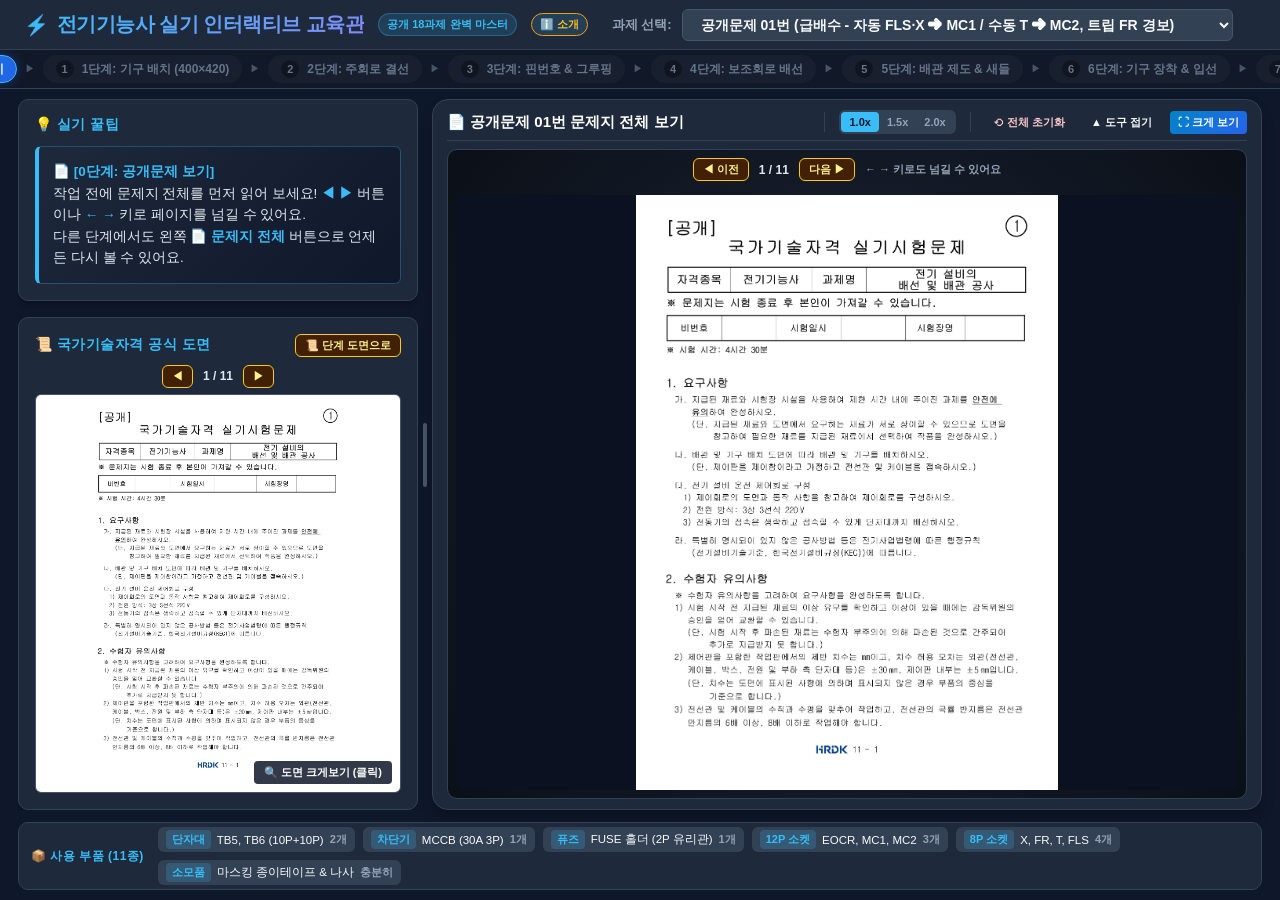
==== index.html @ 6ed1ac24 "전기기능사 실기 공개문제 18종 인터랙티브 교육 시스템 첫 배포 - 0~7단계: 문제지 보기, 기구 배치, 주회로, 핀번호·그루핑, 보조회로,   배관 제도·설치, 입선·결선, 동" ====
<!DOCTYPE html>
<html lang="ko">
<head>
  <meta charset="UTF-8">
  <meta name="viewport" content="width=device-width, initial-scale=1.0">
  <title>전기기능사 실기 인터랙티브 교육관 - 01번 공개문제</title>
  <link rel="stylesheet" href="css/style.css">
  <link rel="stylesheet" href="css/board.css">
</head>
<body>
  <!-- 상단 네비게이션 헤더 -->
  <header class="app-header">
    <div class="brand-section">
      <div class="brand-logo">
        <span>⚡</span> 전기기능사 실기 인터랙티브 교육관
      </div>
      <span class="brand-tag">공개 18과제 완벽 마스터</span>
      <a href="intro.html" class="brand-tag" style="text-decoration: none; border-color: #f59e0b; color: #fbbf24;" title="이 프로그램 소개">ℹ️ 소개</a>

      <!-- 문제 선택 드롭다운 -->
      <div class="problem-selector-wrapper">
        <label for="problem-select" class="select-label">과제 선택:</label>
        <select id="problem-select" class="problem-select">
          <option value="1" selected>공개문제 01번 (급배수 - 자동 FLS·X ➜ MC1 / 수동 T ➜ MC2, 트립 FR 경보)</option>
          <option value="2">공개문제 02번 (급배수 교대 - FLS·X·T ➜ FR ➜ MC1 ⇄ MC2)</option>
          <option value="3">공개문제 03번 (급수 교대 - FLS 또는 T ➜ X ➜ FR ➜ MC1 ⇄ MC2)</option>
          <option value="4">공개문제 04번 (급수 교대 - FLS·PB1 ➜ FR ➜ MC1 ⇄ MC2, T로 MC2 소자)</option>
          <option value="5">공개문제 05번 (교대 ➜ 동시 - FR 교대, t초 후 MC1·MC2 동시)</option>
          <option value="6">공개문제 06번 (동시 ➜ 교대 - 자동 MC1·MC2 동시 / 수동 t초 후 FR 교대)</option>
          <option value="7">공개문제 07번 (순차 - ① M1 ➜ ② M2 ➜ ③ 정지 반복)</option>
          <option value="8">공개문제 08번 (동시 운전 - 자동 MC1·MC2 동시·YL 점멸 / 수동 t초 후 정지)</option>
          <option value="9">공개문제 09번 (급수 - 자동 FLS ➜ MC1 / 수동 PB1 ➜ MC1, t초 후 MC2)</option>
          <option value="10">공개문제 10번 (순차/인터록 - T1, T2, X1, X2)</option>
          <option value="11">공개문제 11번 (인터록 - PB1·T1 / PB2·T2, LS1·LS2)</option>
          <option value="12">공개문제 12번 (순차 - X1·T1·MC1 ➜ X2·MC2, LS2·T2)</option>
          <option value="13">공개문제 13번 (순차 - PB1·LS1 ➜ X1·T1, LS2 ➜ MC1 / T1 ➜ X2·MC2·T2)</option>
          <option value="14">공개문제 14번 (조건 운전 - LS1·LS2 ➜ PB1 MC1 / PB2 MC2, 한시 정지)</option>
          <option value="15">공개문제 15번 (조건 운전 - LS 하나 ➜ PB1 MC1 / LS 모두 ➜ PB2 MC2)</option>
          <option value="16">공개문제 16번 (타이머 - LS1·T1 ➜ MC1 / LS2·T2 ➜ MC2·WL)</option>
          <option value="17">공개문제 17번 (배타 운전 - LS 하나만 ➜ PB1 MC1 / T1 후 PB2 MC2·WL)</option>
          <option value="18">공개문제 18번 (선택 운전 - LS1만 ➜ PB1 MC1 / LS2만 ➜ PB2 MC2, t초 후 WL)</option>
        </select>
      </div>
    </div>

  </header>

  <!-- 7단계 파이프라인 진행 상태 바 -->
  <nav class="pipeline-bar">
    <div class="stage-step stage-step-doc" data-stage="0" id="step-btn-0">
      <span class="step-num">0</span>
      <span>📄 공개문제 보기</span>
    </div>
    <span class="step-arrow">▶</span>
    <div class="stage-step active" data-stage="1" id="step-btn-1">
      <span class="step-num">1</span>
      <span>1단계: 기구 배치 (400×420)</span>
    </div>
    <span class="step-arrow">▶</span>
    <div class="stage-step" data-stage="2" id="step-btn-2">
      <span class="step-num">2</span>
      <span>2단계: 주회로 결선</span>
    </div>
    <span class="step-arrow">▶</span>
    <div class="stage-step" data-stage="3" id="step-btn-3">
      <span class="step-num">3</span>
      <span>3단계: 핀번호 & 그루핑</span>
    </div>
    <span class="step-arrow">▶</span>
    <div class="stage-step" data-stage="4" id="step-btn-4">
      <span class="step-num">4</span>
      <span>4단계: 보조회로 배선</span>
    </div>
    <span class="step-arrow">▶</span>
    <div class="stage-step" data-stage="5" id="step-btn-5">
      <span class="step-num">5</span>
      <span>5단계: 배관 제도 & 새들</span>
    </div>
    <span class="step-arrow">▶</span>
    <div class="stage-step" data-stage="6" id="step-btn-6">
      <span class="step-num">6</span>
      <span>6단계: 기구 장착 & 입선</span>
    </div>
    <span class="step-arrow">▶</span>
    <div class="stage-step" data-stage="7" id="step-btn-7">
      <span class="step-num">7</span>
      <span>7단계: 동작 테스트</span>
    </div>
  </nav>

  <!-- 메인 작업 대시보드 레이아웃 -->
  <main class="main-layout">
    <!-- 좌측 사이드바: 도면 뷰어 & 12세 설명서 -->
    <aside class="sidebar-panel">
      <!-- 실기 꿀팁 (단계 안내) -->
      <section class="panel-card">
        <h3 class="card-title">💡 실기 꿀팁</h3>
        <div id="step-guide-box" class="guide-box">
          🪵 <b>초기 상태</b>: 가로 400mm × 세로 420mm 깨끗한 미송 제어판입니다. 아래 <b>'1. 치수선 긋기'</b> 버튼을 눌러 작업을 시작해 보세요!
        </div>
      </section>

      <!-- 공식 출제 도면 (왼쪽 영역 높이를 꽉 채움, 분할선으로 폭 조절) -->
      <section class="panel-card blueprint-card">
        <div class="card-title-row">
          <h3 class="card-title">📜 국가기술자격 공식 도면</h3>
          <button id="btn-doc-toggle" class="doc-toggle" title="공개문제 문제지 전체를 페이지 넘겨 보기">📄 문제지 전체</button>
        </div>
        <div class="doc-nav" id="doc-nav-side">
          <button class="doc-prev" title="이전 페이지">◀</button>
          <span class="doc-page-label">1 / 11</span>
          <button class="doc-next" title="다음 페이지">▶</button>
        </div>
        <div class="blueprint-thumbnail-wrapper" id="blueprint-btn" title="클릭하면 원본 도면이 크게 열립니다!">
          <img src="assets/images/board_layout.png" alt="제어판 내부 기구 배치도" class="blueprint-thumbnail" id="blueprint-img">
          <div class="blueprint-badge">🔍 도면 크게보기 (클릭)</div>
        </div>
      </section>

    </aside>

    <!-- 공식 도면 ↔ 작업 화면 크기 조절 손잡이 (좌우로 끌기, 더블클릭 = 기본 크기) -->
    <div class="layout-splitter" id="layout-splitter" title="좌우로 끌어 공식 도면/작업 화면 크기 조절 (더블클릭: 기본 크기)"><span></span></div>

    <!-- 우측 메인 작업 영역: 400x420 실물 제어판 시뮬레이터 -->
    <section class="workbench-area">
      <!-- 작업대 헤더 -->
      <div class="workbench-header">
        <div class="workbench-title-group">
          <h2>🪵 제어판 기구 배치 시뮬레이터 (400mm × 420mm)</h2>
          <p>치수선 제도 → 기구 부착(홈 방향 확인) → 마스킹 테이프 이름표 → 배관도 단자대 마킹</p>
        </div>

        <!-- 뷰 컨트롤: 배속 조절 및 줌(확대/축소) 컨트롤 -->
        <div class="view-controls">
          <!-- 돋보기 확대/축소 컨트롤 -->
          <div class="zoom-controls">
            <button id="btn-zoom-in" class="zoom-btn" title="기판 확대 (마우스 휠 업)">🔍+</button>
            <span id="zoom-level-label" class="zoom-label">100%</span>
            <button id="btn-zoom-out" class="zoom-btn" title="기판 축소 (마우스 휠 다운)">🔍-</button>
            <button id="btn-zoom-reset" class="zoom-btn" title="원래 크기로 리셋">100%</button>
            <button id="btn-focus-tb5" class="zoom-btn focus-btn" title="상단 단자대(TB5) 확대보기">상단TB5 🔍</button>
            <button id="btn-focus-tb6" class="zoom-btn focus-btn" title="하단 단자대(TB6) 확대보기">하단TB6 🔍</button>
          </div>

          <div style="width: 1px; height: 20px; background: var(--border-color); margin: 0 4px;"></div>

          <!-- 배속 조절 -->
          <div class="speed-btn-group">
            <button class="speed-btn active" data-speed="1.0">1.0x</button>
            <button class="speed-btn" data-speed="1.5">1.5x</button>
            <button class="speed-btn" data-speed="2.0">2.0x</button>
          </div>

          <div style="width: 1px; height: 20px; background: var(--border-color); margin: 0 4px;"></div>

          <button id="btn-reset-all" class="zoom-btn layout-btn reset-all-btn" title="모든 단계의 작업을 처음 상태로 되돌립니다">⟲ 전체 초기화</button>

          <!-- 화면 공간 확보: 단계 버튼 접기 · 크게 보기(집중 모드) -->
          <button id="btn-toggle-toolbar" class="zoom-btn layout-btn" title="단계 버튼 영역 접기/펼치기">▲ 도구 접기</button>
          <button id="btn-focus-mode" class="zoom-btn layout-btn focus-mode-btn" title="상단 메뉴·사이드바를 숨기고 작업 화면을 크게 보기 (단축키 F, 나가기 Esc)">⛶ 크게 보기</button>
        </div>
      </div>

      <!-- 크게 보기 모드 전용: 꿀팁 안내 미니 창 (사이드바 내용 자동 복사) -->
      <div id="focus-guide" class="focus-guide">
        <button id="focus-guide-toggle" class="focus-guide-toggle" title="안내 창 접기/펼치기">💡 안내 ▾</button>
        <div id="focus-guide-box" class="focus-guide-box"></div>
      </div>

      <!-- 1단계 인터랙션 툴바 -->
      <div class="action-toolbar" id="stage1-toolbar">
        <button id="btn-play-all" class="btn btn-primary">
          <span>▶</span> 전체 자동 시연
        </button>
        <button id="btn-draw-lines" class="btn btn-secondary">
          <span>📐</span> 1. 치수선 긋기
        </button>
        <button id="btn-mount-comps" class="btn btn-secondary">
          <span>🔩</span> 2. 기구 부착
        </button>
        <button id="btn-masking-tape" class="btn btn-secondary">
          <span>🏷️</span> 3. 기구 이름표
        </button>
        <button id="btn-terminal-marks" class="btn btn-accent">
          <span>✍️</span> 4. 단자대 핀 마킹 (배관도 연동)
        </button>
        <button id="btn-reset" class="btn btn-danger">
          <span>↺</span> 기판 초기화
        </button>
        <button id="btn-goto-stage2" class="btn btn-primary" style="background: linear-gradient(135deg, #0284c7, #2563eb); margin-left: auto;">
          <span>⚡</span> 2단계 주회로 결선 진행 ▶
        </button>
      </div>

      <!-- 2단계 주회로 결선 인터랙션 툴바 -->
      <div class="action-toolbar" id="stage2-toolbar" style="display: none; flex-wrap: wrap; gap: 8px;">
        <button id="btn-stage2-play-all" class="btn btn-primary">
          <span>▶</span> 주회로 전체 결선 시연
        </button>
        <button id="btn-stage2-step1" class="btn btn-success" style="background: #15803d; color: #fff; border-color: #eab308;">
          <span>1.</span> ⚡ PE 접지선 결선 (최우선)
        </button>
        <button id="btn-stage2-step2" class="btn btn-secondary">
          <span>2.</span> TB1 ➜ MCCB 1차
        </button>
        <button id="btn-stage2-step3" class="btn btn-secondary">
          <span>3.</span> MCCB ➜ EOCR
        </button>
        <button id="btn-stage2-step4" class="btn btn-accent">
          <span>4.</span> 퓨즈 1차 분기 (EOCR 우측)
        </button>
        <button id="btn-stage2-step5" class="btn btn-secondary">
          <span>5.</span> EOCR ➜ MC1, MC2
        </button>
        <button id="btn-stage2-step6" class="btn btn-secondary">
          <span>6.</span> MC ➜ TB2, TB3 모터
        </button>
        
        <!-- 상별 필터 버튼 그룹 -->
        <div class="phase-filter-group" style="display: inline-flex; gap: 4px; background: rgba(15,23,42,0.6); padding: 3px; border-radius: 6px; border: 1px solid rgba(255,255,255,0.1);">
          <span style="font-size: 11px; color: #94a3b8; align-self: center; padding: 0 4px; font-weight: bold;">상별 필터:</span>
          <button class="filter-btn active" data-phase="ALL">전체</button>
          <button class="filter-btn phase-pe" data-phase="PE" style="color: #22c55e; font-weight: bold;">PE(녹황)</button>
          <button class="filter-btn phase-l1" data-phase="L1" style="color: #d97706;">L1(갈)</button>
          <button class="filter-btn phase-l2" data-phase="L2" style="color: #cbd5e1;">L2(흑)</button>
          <button class="filter-btn phase-l3" data-phase="L3" style="color: #94a3b8;">L3(회)</button>
        </div>

        <button id="btn-stage2-clear" class="btn btn-danger">
          <span>↺</span> 배선 초기화
        </button>
        <button id="btn-goto-stage1" class="btn btn-secondary">
          <span>◀</span> 1단계 기구배치로
        </button>
        <button id="btn-goto-stage3" class="btn btn-primary" style="background: linear-gradient(135deg, #0284c7, #2563eb); margin-left: auto;">
          <span>📜</span> 3단계 핀번호 & 그루핑 진행 ▶
        </button>
      </div>

      <!-- 3단계 핀번호 & 그루핑 인터랙션 툴바 -->
      <div class="action-toolbar" id="stage3-toolbar" style="display: none; flex-wrap: wrap; gap: 8px;">
        <button id="btn-stage3-play-all" class="btn btn-primary">
          <span>▶</span> 전체 핀번호 & 그루핑 시연
        </button>
        <button id="btn-stage3-write-pins" class="btn btn-accent">
          <span>✍️</span> 핀번호 전체 쓰기
        </button>
        <button id="btn-stage3-ref-internal" class="btn btn-secondary">
          <span>📖</span> 기구 내부결선도 보기
        </button>
        <button id="btn-goto-stage2-back" class="btn btn-secondary">
          <span>◀</span> 2단계 주회로로
        </button>
        <button id="btn-goto-stage4" class="btn btn-primary" style="background: linear-gradient(135deg, #f59e0b, #d97706); margin-left: auto;">
          <span>⚡</span> 4단계 보조회로 배선 진행 ▶
        </button>
      </div>

      <!-- 4단계 보조회로 배선 인터랙션 툴바 -->
      <div class="action-toolbar" id="stage4-toolbar" style="display: none; flex-wrap: wrap; gap: 8px;">
        <button id="btn-stage4-play-all" class="btn btn-primary" style="background: linear-gradient(135deg, #f59e0b, #d97706); border: none;">
          <span>▶</span> 보조회로 전체 자동 배선
        </button>
        <button id="btn-stage4-fls" class="btn btn-accent" style="background: linear-gradient(135deg, #0284c7, #2563eb); border: 1px solid #60a5fa;">
          <span>⚡</span> [최우선] FLS 7·8·1
        </button>
        
        <!-- 15대 그루핑 칩 선택 바 -->
        <div class="aux-group-chips" style="display: inline-flex; flex-wrap: wrap; gap: 4px; background: rgba(15,23,42,0.7); padding: 3px 6px; border-radius: 6px; border: 1px solid rgba(255,255,255,0.1); align-items: center;">
          <span style="font-size: 11px; color: #fbbf24; font-weight: bold; padding: 0 4px;">전위 루프:</span>
          <button class="stage4-group-chip" data-group="1" style="background: #1e293b; border: 1px solid #64748b; color: #f8fafc; font-size: 11px; font-weight: 800; padding: 2px 7px; border-radius: 12px; cursor: pointer;">①</button>
          <button class="stage4-group-chip" data-group="2" style="background: #1e293b; border: 1px solid #64748b; color: #f8fafc; font-size: 11px; font-weight: 800; padding: 2px 7px; border-radius: 12px; cursor: pointer;">②</button>
          <button class="stage4-group-chip" data-group="3" style="background: #1e293b; border: 1px solid #64748b; color: #f8fafc; font-size: 11px; font-weight: 800; padding: 2px 7px; border-radius: 12px; cursor: pointer;">③</button>
          <button class="stage4-group-chip" data-group="4" style="background: #1e293b; border: 1px solid #64748b; color: #f8fafc; font-size: 11px; font-weight: 800; padding: 2px 7px; border-radius: 12px; cursor: pointer;">④</button>
          <button class="stage4-group-chip" data-group="5" style="background: #1e293b; border: 1px solid #64748b; color: #f8fafc; font-size: 11px; font-weight: 800; padding: 2px 7px; border-radius: 12px; cursor: pointer;">⑤</button>
          <button class="stage4-group-chip" data-group="6" style="background: #1e293b; border: 1px solid #64748b; color: #f8fafc; font-size: 11px; font-weight: 800; padding: 2px 7px; border-radius: 12px; cursor: pointer;">⑥</button>
          <button class="stage4-group-chip" data-group="7" style="background: #1e293b; border: 1px solid #64748b; color: #f8fafc; font-size: 11px; font-weight: 800; padding: 2px 7px; border-radius: 12px; cursor: pointer;">⑦</button>
          <button class="stage4-group-chip" data-group="8" style="background: #1e293b; border: 1px solid #64748b; color: #f8fafc; font-size: 11px; font-weight: 800; padding: 2px 7px; border-radius: 12px; cursor: pointer;">⑧</button>
          <button class="stage4-group-chip" data-group="9" style="background: #1e293b; border: 1px solid #64748b; color: #f8fafc; font-size: 11px; font-weight: 800; padding: 2px 7px; border-radius: 12px; cursor: pointer;">⑨</button>
          <button class="stage4-group-chip" data-group="10" style="background: #1e293b; border: 1px solid #64748b; color: #f8fafc; font-size: 11px; font-weight: 800; padding: 2px 7px; border-radius: 12px; cursor: pointer;">⑩</button>
          <button class="stage4-group-chip" data-group="11" style="background: #1e293b; border: 1px solid #64748b; color: #f8fafc; font-size: 11px; font-weight: 800; padding: 2px 7px; border-radius: 12px; cursor: pointer;">⑪</button>
          <button class="stage4-group-chip" data-group="12" style="background: #1e293b; border: 1px solid #64748b; color: #f8fafc; font-size: 11px; font-weight: 800; padding: 2px 7px; border-radius: 12px; cursor: pointer;">⑫</button>
          <button class="stage4-group-chip" data-group="13" style="background: #1e293b; border: 1px solid #64748b; color: #f8fafc; font-size: 11px; font-weight: 800; padding: 2px 7px; border-radius: 12px; cursor: pointer;">⑬</button>
          <button class="stage4-group-chip" data-group="14" style="background: #1e293b; border: 1px solid #64748b; color: #f8fafc; font-size: 11px; font-weight: 800; padding: 2px 7px; border-radius: 12px; cursor: pointer;">⑭</button>
          <button class="stage4-group-chip" data-group="15" style="background: #1e293b; border: 1px solid #64748b; color: #f8fafc; font-size: 11px; font-weight: 800; padding: 2px 7px; border-radius: 12px; cursor: pointer;">⑮</button>
          <button id="btn-stage4-show-all" title="배선한 보조회로 전체 보기" style="background: linear-gradient(135deg, #0284c7, #2563eb); border: 1px solid #38bdf8; color: #ffffff; font-size: 11px; font-weight: 800; padding: 2px 9px; border-radius: 12px; cursor: pointer;">전체</button>
        </div>

        <button id="btn-stage4-tester" class="btn btn-success" style="background: linear-gradient(135deg, #16a34a, #15803d); border: 1px solid #4ade80;">
          <span>🔔</span> 벨 테스터 (도통 시험)
        </button>
        <button id="btn-stage4-toggle-main" class="btn btn-secondary" style="border: 1px solid #475569; background: #1e293b; color: #f8fafc;" title="주회로 결선 숨기기/보기 (보조회로 관찰 집중)">
          <span id="icon-toggle-main">👁️</span> <span id="label-toggle-main">주회로 숨김</span>
        </button>
        <button id="btn-stage4-toggle-dir" class="btn btn-secondary active" style="border: 1px solid #eab308; background: #451a03; color: #fef08a;" title="전선 진행 방향 화살표 및 단자 순번 뱃지 표시">
          <span>🧭</span> 방향·순번 ON
        </button>
        <button id="btn-stage4-clear" class="btn btn-danger">
          <span>↺</span> 배선 초기화
        </button>
        <button id="btn-goto-stage3-back" class="btn btn-secondary">
          <span>◀</span> 3단계 핀번호로
        </button>
        <button id="btn-goto-stage5" class="btn btn-primary" style="background: linear-gradient(135deg, #8b5cf6, #6d28d9); margin-left: auto;">
          <span>📐</span> 5단계 배관 & 새들 진행 ▶
        </button>
      </div>

      <!-- 5단계 배관 제도 & 새들 인터랙션 툴바 -->
      <div class="action-toolbar" id="stage5-toolbar" style="display: none; flex-wrap: wrap; gap: 8px;">
        <button id="btn-stage5-play-all" class="btn btn-primary" style="background: linear-gradient(135deg, #8b5cf6, #6d28d9); border: none;">
          <span>▶</span> 5단계 전체 자동 시연
        </button>
        <button id="btn-stage5-step1" class="btn btn-secondary">
          <span>1.</span> 🔩 배전반 고정 (4×24 4개)
        </button>
        <button id="btn-stage5-step2" class="btn btn-secondary">
          <span>2.</span> 📐 수평선 & 배관선 긋기 (먹줄)
        </button>
        <button id="btn-stage5-step3" class="btn btn-accent" style="background: linear-gradient(135deg, #d97706, #b45309); border: 1px solid #f59e0b;">
          <span>3.</span> ✍️ 외부단자 & 새들 마킹 (커버 대기법)
        </button>
        <button id="btn-stage5-step4" class="btn btn-secondary">
          <span>4.</span> 📦 외부기구 고정 (단자대4·J박스1·박스4)
        </button>
        <button id="btn-stage5-step5" class="btn btn-secondary">
          <span>5.</span> 🛠️ 전체 새들 1차 고정 (바깥쪽 1개씩)
        </button>
        <button id="btn-stage5-step6" class="btn btn-secondary">
          <span>6.</span> 🔗 커넥터 접속 (PE 6 · CD 7)
        </button>
        <button id="btn-stage5-step7" class="btn btn-accent" style="background: linear-gradient(135deg, #0284c7, #0369a1); border: 1px solid #38bdf8;">
          <span>7.</span> 🚰 배관 설치 & ③ 케이블 장착
        </button>
        <button id="btn-stage5-follow" class="btn btn-secondary" title="시연 중 작업하는 부분으로 화면을 확대해 따라가기">
          <span>🎥</span> 따라가며 보기 ON
        </button>
        <button id="btn-stage5-clear" class="btn btn-danger">
          <span>↺</span> 제도 초기화
        </button>
        <button id="btn-goto-stage4-back" class="btn btn-secondary">
          <span>◀</span> 4단계 보조회로로
        </button>
        <button id="btn-goto-stage6" class="btn btn-primary" style="background: linear-gradient(135deg, #059669, #047857); margin-left: auto;">
          <span>⚡</span> 6단계 기구장착 & 입선 진행 ▶
        </button>
      </div>

      <!-- 6단계: 외부단자 가조립 · 입선 · 결선 · 박스 뚜껑 (5단계 벽면 위에서 이어서 작업) -->
      <div class="action-toolbar" id="stage6-toolbar" style="display: none; flex-wrap: wrap; gap: 8px;">
        <button id="btn-stage6-play-all" class="btn btn-primary" style="background: linear-gradient(135deg, #059669, #047857); border: none;">
          <span>▶</span> 6단계 전체 자동 시연
        </button>
        <button id="btn-stage6-step1" class="btn btn-secondary">
          <span>1.</span> 🔧 외부단자 가조립
        </button>
        <button id="btn-stage6-step2" class="btn btn-accent" style="background: linear-gradient(135deg, #ca8a04, #a16207); border: 1px solid #facc15;">
          <span>2.</span> 🧵 전선 입선 (먼 쪽부터)
        </button>
        <button id="btn-stage6-step3" class="btn btn-secondary">
          <span>3.</span> ✂️ 탈피 & 결선 (공통선 먼저)
        </button>
        <button id="btn-stage6-step4" class="btn btn-secondary">
          <span>4.</span> 📦 박스 뚜껑 결합
        </button>
        <button id="btn-stage6-follow" class="btn btn-secondary" title="시연 중 작업하는 부분으로 화면을 확대해 따라가기 (5단계와 공통 설정)">
          <span>🎥</span> 따라가며 보기 ON
        </button>
        <button id="btn-stage6-clear" class="btn btn-danger">
          <span>↺</span> 입선 초기화
        </button>
        <button id="btn-goto-stage5-back" class="btn btn-secondary">
          <span>◀</span> 5단계 배관으로
        </button>
        <button id="btn-goto-stage7" class="btn btn-primary" style="background: linear-gradient(135deg, #0284c7, #2563eb); margin-left: auto;">
          <span>⚡</span> 7단계 동작 테스트 ▶
        </button>
      </div>

      <!-- 7단계: 전원 투입 & 동작 테스트 -->
      <div class="action-toolbar" id="stage7-toolbar" style="display: none; flex-wrap: wrap; gap: 8px;">
        <button id="btn-stage7-all" class="btn btn-primary" style="background: linear-gradient(135deg, #0284c7, #2563eb); border: none;">
          <span>📋</span> 동작 사항 전체 테스트
        </button>
        <button id="btn-stage7-next" class="btn btn-accent" style="background: linear-gradient(135deg, #16a34a, #15803d); border: 1px solid #4ade80;">
          <span>▶</span> 다음 단계 테스트
        </button>
        <button id="btn-stage7-reset" class="btn btn-danger">
          <span>↺</span> 동작 초기화
        </button>
        <button id="btn-goto-stage6-back" class="btn btn-secondary">
          <span>◀</span> 6단계 입선으로
        </button>
      </div>

      <!-- 실물 기판 SVG 렌더링 뷰포트 (1단계, 2단계, 4단계용) -->
      <div id="board-stage-container" class="board-stage-container">
        <!-- SVG가 동적으로 주입됩니다 -->
      </div>

      <!-- 시퀀스 회로도 뷰포트 (3단계용) -->
      <div id="sequence-stage-container" class="board-stage-container" style="display: none; padding: 12px; background: #0f172a;">
        <!-- 시퀀스 회로도 및 그루핑 뷰가 주입됩니다 -->
      </div>

      <!-- 실기 시험장 벽면 합판 배관 제도 뷰포트 (5단계, 6단계용: 1800×1600mm) -->
      <div id="piping-stage-container" class="board-stage-container" style="display: none; padding: 10px; background: radial-gradient(circle at center, #1e293b 0%, #0b0f17 100%);">
        <!-- 벽면 작업판 및 배관 제도 SVG가 동적으로 주입됩니다 -->
      </div>

      <!-- 0단계: 공개문제 문제지 전체 보기 (페이지 넘김) -->
      <div id="doc-stage-container" class="board-stage-container" style="display: none; cursor: default; flex-direction: column; gap: 8px; padding: 8px;">
        <div class="doc-nav doc-nav-main" id="doc-nav-main">
          <button class="doc-prev">◀ 이전</button>
          <span class="doc-page-label">1 / 11</span>
          <button class="doc-next">다음 ▶</button>
          <span class="doc-hint">← → 키로도 넘길 수 있어요</span>
        </div>
        <div class="doc-page-wrap"><img id="doc-page-main" alt="공개문제 페이지"></div>
      </div>

      <!-- 7단계: 시퀀스 도면 전류 흐름 + 조작반 (동적으로 주입) -->
      <div id="operation-stage-container" class="board-stage-container" style="display: none; padding: 10px; cursor: default; background: radial-gradient(circle at center, #1e293b 0%, #0b0f17 100%);"></div>
    </section>

    <!-- 하단: 이번 단계 사용 부품 (가로로 길게, 한눈에) -->
    <section class="parts-strip">
      <h3 class="card-title">📦 사용 부품 (11종)</h3>
      <div class="parts-chips">
        <div class="parts-chip"><span class="comp-tag">단자대</span><span>TB5, TB6 (10P+10P)</span><b>2개</b></div>
        <div class="parts-chip"><span class="comp-tag">차단기</span><span>MCCB (30A 3P)</span><b>1개</b></div>
        <div class="parts-chip"><span class="comp-tag">퓨즈</span><span>FUSE 홀더 (2P 유리관)</span><b>1개</b></div>
        <div class="parts-chip"><span class="comp-tag">12P 소켓</span><span>EOCR, MC1, MC2</span><b>3개</b></div>
        <div class="parts-chip"><span class="comp-tag">8P 소켓</span><span>X, FR, T, FLS</span><b>4개</b></div>
        <div class="parts-chip"><span class="comp-tag">소모품</span><span>마스킹 종이테이프 & 나사</span><b>충분히</b></div>
      </div>
    </section>
  </main>

  <!-- 원본 시험 도면 모달 팝업 -->
  <div id="blueprint-modal" class="modal-overlay">
    <div class="modal-content">
      <div class="modal-header">
        <h3 id="modal-title" style="font-size: 16px; font-weight: 800;">공식 도면: 2) 제어판 내부 기구 배치도</h3>
        <button id="modal-close-btn" class="btn btn-secondary" style="padding: 4px 10px;">✕ 닫기</button>
      </div>
      <div class="modal-body">
        <img id="modal-img" src="assets/images/board_layout.png" alt="공식 도면">
      </div>
    </div>
  </div>

  <!-- 부품 정보 툴팁 -->
  <div id="comp-tooltip" class="comp-tooltip"></div>

  <!-- 스크립트 모듈 로드 -->
  <script type="module" src="js/app.js"></script>
</body>
</html>
---- css/style.css ----
/* ==========================================================================
   전기기능사 실기 시뮬레이터 전역 스타일 (Modern Dark Engineering Theme)
   ========================================================================== */

:root {
  --bg-primary: #0f172a;
  --bg-secondary: #1e293b;
  --bg-tertiary: #334155;
  --panel-bg: rgba(30, 41, 59, 0.7);
  --accent-blue: #38bdf8;
  --accent-cyan: #06b6d4;
  --accent-amber: #f59e0b;
  --accent-emerald: #10b981;
  --accent-rose: #f43f5e;
  --text-main: #f8fafc;
  --text-muted: #94a3b8;
  --text-dim: #64748b;
  --border-color: #334155;
  --border-light: #475569;
  --glow-blue: 0 0 20px rgba(56, 189, 248, 0.25);
  --radius-sm: 6px;
  --radius-md: 10px;
  --radius-lg: 16px;
}

* {
  box-sizing: border-box;
  margin: 0;
  padding: 0;
}

body {
  font-family: -apple-system, BlinkMacSystemFont, 'Pretendard', 'Segoe UI', Roboto, Helvetica, Arial, sans-serif;
  background-color: var(--bg-primary);
  color: var(--text-main);
  min-height: 100vh;
  display: flex;
  flex-direction: column;
  overflow-x: hidden;
}

/* 상단 네비게이션 헤더 */
.app-header {
  height: 64px;
  background: var(--bg-secondary);
  border-bottom: 1px solid var(--border-color);
  display: flex;
  align-items: center;
  justify-content: space-between;
  padding: 0 24px;
  position: sticky;
  top: 0;
  z-index: 50;
  backdrop-filter: blur(12px);
}

.brand-section {
  display: flex;
  align-items: center;
  gap: 12px;
}

.brand-logo {
  font-size: 24px;
  background: linear-gradient(135deg, #38bdf8, #818cf8);
  -webkit-background-clip: text;
  -webkit-text-fill-color: transparent;
  display: flex;
  align-items: center;
  gap: 8px;
  font-weight: 800;
  letter-spacing: -0.5px;
}

.brand-tag {
  font-size: 11px;
  background: rgba(56, 189, 248, 0.15);
  color: var(--accent-blue);
  padding: 3px 8px;
  border-radius: 999px;
  border: 1px solid rgba(56, 189, 248, 0.3);
  font-weight: 600;
}

/* 문제 선택 셀렉트 */
.problem-selector-wrapper {
  display: flex;
  align-items: center;
  gap: 10px;
}

.select-label {
  font-size: 13px;
  color: var(--text-muted);
  font-weight: 600;
}

.problem-select {
  background: var(--bg-tertiary);
  color: var(--text-main);
  border: 1px solid var(--border-light);
  padding: 6px 14px;
  border-radius: var(--radius-sm);
  font-size: 14px;
  font-weight: 600;
  cursor: pointer;
  outline: none;
  transition: all 0.2s;
}

.problem-select:hover, .problem-select:focus {
  border-color: var(--accent-blue);
  box-shadow: 0 0 0 2px rgba(56, 189, 248, 0.2);
}

/* 7단계 진행 상태 바 */
.pipeline-bar {
  background: #111827;
  border-bottom: 1px solid var(--border-color);
  padding: 10px 24px;
  display: flex;
  align-items: center;
  justify-content: center;
  gap: 8px;
  overflow-x: auto;
}

.stage-step {
  display: flex;
  align-items: center;
  gap: 8px;
  padding: 6px 14px;
  border-radius: 999px;
  font-size: 12px;
  font-weight: 600;
  color: var(--text-dim);
  background: rgba(255, 255, 255, 0.03);
  border: 1px solid transparent;
  cursor: pointer;
  transition: all 0.2s;
  white-space: nowrap;
}

.stage-step:hover {
  color: var(--text-muted);
  background: rgba(255, 255, 255, 0.06);
}

.stage-step.active {
  color: #ffffff;
  background: linear-gradient(135deg, #0284c7, #2563eb);
  border-color: #38bdf8;
  box-shadow: 0 0 12px rgba(37, 99, 235, 0.4);
}

.step-num {
  width: 18px;
  height: 18px;
  border-radius: 50%;
  background: rgba(0, 0, 0, 0.3);
  display: flex;
  align-items: center;
  justify-content: center;
  font-size: 11px;
}

.step-arrow {
  color: var(--border-light);
  font-size: 10px;
}

/* 메인 대시보드 레이아웃 */
.main-layout {
  flex: 1;
  display: grid;
  grid-template-columns: 360px 1fr;
  gap: 20px;
  padding: 20px 24px;
  max-width: 1700px;
  margin: 0 auto;
  width: 100%;
}

@media (max-width: 1100px) {
  .main-layout {
    grid-template-columns: 1fr;
  }
}

/* 좌측 사이드바: 도면 및 가이드 패널 */
.sidebar-panel {
  display: flex;
  flex-direction: column;
  gap: 16px;
}

.panel-card {
  background: var(--bg-secondary);
  border: 1px solid var(--border-color);
  border-radius: var(--radius-md);
  padding: 16px;
  box-shadow: 0 4px 6px -1px rgba(0, 0, 0, 0.3);
}

.card-title {
  font-size: 14px;
  font-weight: 700;
  color: var(--accent-blue);
  margin-bottom: 12px;
  display: flex;
  align-items: center;
  gap: 8px;
  text-transform: uppercase;
  letter-spacing: 0.5px;
}

/* 12세 눈높이 가이드 말풍선 */
.guide-box {
  background: linear-gradient(135deg, #1e293b, #0f172a);
  border: 1px solid rgba(56, 189, 248, 0.3);
  border-left: 4px solid var(--accent-blue);
  border-radius: var(--radius-sm);
  padding: 14px;
  font-size: 13.5px;
  line-height: 1.6;
  color: #e2e8f0;
}

.guide-box b {
  color: var(--accent-blue);
}

/* 원본 시험 도면 뷰어 썸네일 */
.blueprint-thumbnail-wrapper {
  position: relative;
  border-radius: var(--radius-sm);
  overflow: hidden;
  border: 1px solid var(--border-light);
  background: #000;
  cursor: pointer;
}

.blueprint-thumbnail {
  width: 100%;
  height: 220px;
  object-fit: contain;
  transition: transform 0.3s;
  background: #fff;
}

.blueprint-thumbnail:hover {
  transform: scale(1.02);
}

.blueprint-badge {
  position: absolute;
  bottom: 8px;
  right: 8px;
  background: rgba(15, 23, 42, 0.85);
  color: #ffffff;
  padding: 4px 10px;
  border-radius: 4px;
  font-size: 11px;
  font-weight: 600;
  backdrop-filter: blur(4px);
}

/* 부품 명세 리스트 */
.component-spec-list {
  display: flex;
  flex-direction: column;
  gap: 8px;
  max-height: 240px;
  overflow-y: auto;
}

.comp-spec-item {
  display: flex;
  align-items: center;
  justify-content: space-between;
  padding: 8px 12px;
  background: var(--bg-tertiary);
  border-radius: var(--radius-sm);
  font-size: 12px;
}

.comp-spec-left {
  display: flex;
  align-items: center;
  gap: 8px;
}

.comp-tag {
  font-size: 11px;
  font-weight: 800;
  padding: 2px 6px;
  border-radius: 4px;
  background: rgba(56, 189, 248, 0.2);
  color: var(--accent-blue);
}

.comp-spec-right {
  color: var(--text-muted);
  font-size: 11px;
}

/* 우측 작업대 영역 */
.workbench-area {
  display: flex;
  flex-direction: column;
  gap: 16px;
  background: var(--bg-secondary);
  border: 1px solid var(--border-color);
  border-radius: var(--radius-lg);
  padding: 20px;
  box-shadow: 0 10px 15px -3px rgba(0, 0, 0, 0.3);
}

.workbench-header {
  display: flex;
  align-items: center;
  justify-content: space-between;
  border-bottom: 1px solid var(--border-color);
  padding-bottom: 14px;
}

.workbench-title-group h2 {
  font-size: 18px;
  font-weight: 800;
  color: #ffffff;
  display: flex;
  align-items: center;
  gap: 8px;
}

.workbench-title-group p {
  font-size: 13px;
  color: var(--text-muted);
  margin-top: 4px;
}

/* 상단 뷰 컨트롤 (확대/축소, 속도 등) */
.view-controls {
  display: flex;
  align-items: center;
  gap: 10px;
}

/* 돋보기 확대/축소 툴바 */
.zoom-controls {
  display: flex;
  align-items: center;
  background: var(--bg-tertiary);
  border-radius: var(--radius-sm);
  padding: 2px 4px;
  gap: 3px;
}

.zoom-btn {
  background: transparent;
  border: none;
  color: var(--text-main);
  font-size: 11px;
  font-weight: 700;
  padding: 4px 8px;
  border-radius: 4px;
  cursor: pointer;
  transition: all 0.2s;
}

.zoom-btn:hover {
  background: rgba(255, 255, 255, 0.15);
  color: #38bdf8;
}

.zoom-btn.focus-btn {
  background: rgba(56, 189, 248, 0.15);
  color: #38bdf8;
  border: 1px solid rgba(56, 189, 248, 0.3);
}

.zoom-btn.focus-btn:hover {
  background: #38bdf8;
  color: #0f172a;
}

.zoom-label {
  font-size: 11px;
  font-weight: 800;
  color: #38bdf8;
  min-width: 36px;
  text-align: center;
  font-family: monospace;
}

.speed-btn-group {
  display: flex;
  background: var(--bg-tertiary);
  border-radius: var(--radius-sm);
  padding: 2px;
}

.speed-btn {
  background: transparent;
  border: none;
  color: var(--text-muted);
  font-size: 11px;
  font-weight: 700;
  padding: 4px 8px;
  border-radius: 4px;
  cursor: pointer;
  transition: all 0.2s;
}

.speed-btn.active {
  background: var(--accent-blue);
  color: #0f172a;
}

/* 인터랙션 툴바 */
.action-toolbar {
  display: flex;
  flex-wrap: wrap;
  gap: 10px;
  align-items: center;
  background: #111827;
  padding: 12px 16px;
  border-radius: var(--radius-md);
  border: 1px solid var(--border-color);
}

.btn {
  display: inline-flex;
  align-items: center;
  gap: 6px;
  padding: 8px 16px;
  border-radius: var(--radius-sm);
  font-size: 13px;
  font-weight: 700;
  cursor: pointer;
  transition: all 0.2s;
  border: 1px solid transparent;
}

.btn-primary {
  background: linear-gradient(135deg, #0284c7, #2563eb);
  color: #ffffff;
  box-shadow: 0 2px 4px rgba(37, 99, 235, 0.3);
}

.btn-primary:hover {
  background: linear-gradient(135deg, #0369a1, #1d4ed8);
  transform: translateY(-1px);
}

.btn-secondary {
  background: var(--bg-tertiary);
  color: var(--text-main);
  border-color: var(--border-light);
}

.btn-secondary:hover {
  background: #475569;
  border-color: #64748b;
}

.btn-accent {
  background: linear-gradient(135deg, #f59e0b, #d97706);
  color: #ffffff;
}

.btn-accent:hover {
  background: linear-gradient(135deg, #d97706, #b45309);
}

.btn-danger {
  background: transparent;
  color: var(--accent-rose);
  border-color: rgba(244, 63, 94, 0.3);
}

.btn-danger:hover {
  background: rgba(244, 63, 94, 0.1);
}

/* 기판 뷰 래퍼 */
.board-stage-container {
  flex: 1;
  display: flex;
  align-items: center;
  justify-content: center;
  min-height: 580px;
  background: radial-gradient(circle at center, #1e293b 0%, #0b0f17 100%);
  border-radius: var(--radius-md);
  border: 1px solid var(--border-color);
  padding: 20px;
  overflow: hidden;
}

/* 시험 도면 팝업 모달 */
.modal-overlay {
  display: none;
  position: fixed;
  top: 0;
  left: 0;
  right: 0;
  bottom: 0;
  background: rgba(0, 0, 0, 0.85);
  backdrop-filter: blur(8px);
  z-index: 100;
  align-items: center;
  justify-content: center;
  padding: 20px;
}

.modal-overlay.active {
  display: flex;
}

.modal-content {
  background: var(--bg-secondary);
  border: 1px solid var(--border-color);
  border-radius: var(--radius-lg);
  max-width: 900px;
  width: 100%;
  max-height: 90vh;
  display: flex;
  flex-direction: column;
  overflow: hidden;
}

.modal-header {
  padding: 16px 20px;
  display: flex;
  align-items: center;
  justify-content: space-between;
  border-bottom: 1px solid var(--border-color);
}

.modal-body {
  padding: 20px;
  overflow-y: auto;
  display: flex;
  justify-content: center;
  background: #fff;
}

.modal-body img {
  max-width: 100%;
  height: auto;
  box-shadow: 0 4px 6px -1px rgba(0, 0, 0, 0.1);
}

/* 2단계 주회로 상별 필터 버튼 스타일 */
.filter-btn {
  background: transparent;
  border: none;
  font-size: 11px;
  font-weight: 700;
  padding: 4px 8px;
  border-radius: 4px;
  cursor: pointer;
  color: var(--text-muted);
  transition: all 0.2s;
}

.filter-btn:hover {
  background: rgba(255, 255, 255, 0.1);
}

.filter-btn.active {
  background: rgba(255, 255, 255, 0.2);
  box-shadow: 0 1px 3px rgba(0, 0, 0, 0.4);
}

/* 주회로 전선 인터랙션 */
.main-circuit-wire {
  cursor: pointer;
  transition: opacity 0.3s ease, filter 0.3s ease;
}

.main-circuit-wire:hover path.wire-main-path {
  stroke-width: 3.5;
  filter: drop-shadow(0 0 4px rgba(255, 255, 255, 0.6));
}


/* ==========================================================================
   화면 높이 맞춤 레이아웃 & 크게 보기(집중 모드)
   - 넓은 화면: 페이지 전체를 브라우저 높이에 맞추고, 작업 화면이 남은 공간을 꽉 채움
     (상단 메뉴·버튼 때문에 작업 화면 아래가 잘리던 문제 해결)
   ========================================================================== */
@media (min-width: 1101px) {
  body {
    height: 100vh;
    overflow: hidden;
  }

  .main-layout {
    min-height: 0;
    overflow: hidden;
    grid-template-rows: minmax(0, 1fr);
  }

  .sidebar-panel {
    min-height: 0;
    overflow-y: auto;
  }

  .workbench-area {
    min-height: 0;
    overflow: hidden;
  }

  .board-stage-container {
    flex: 1 1 0;
    min-height: 0 !important;
  }

  /* 1·2·4단계 기판: 남은 높이에 맞춰 통째로 보이게 (board.css보다 우선하도록 선택자 강화) */
  .board-stage-container .board-view-wrapper {
    width: 100%;
    height: 100%;
    max-width: none;
  }

  .board-stage-container #board-svg {
    width: 100%;
    height: 100%;
  }

  /* 3단계 시퀀스 도면 */
  .sequence-svg-container {
    min-height: 0 !important;
  }

  #sequence-overlay-svg {
    width: 100% !important;
    height: 100% !important;
    max-width: none !important;
    max-height: none !important;
  }
}

/* 단계 버튼 영역 접기 */
body.toolbar-collapsed .action-toolbar {
  display: none !important;
}

.layout-btn {
  white-space: nowrap;
}

.focus-mode-btn {
  background: linear-gradient(135deg, #0284c7, #2563eb);
  color: #ffffff;
  border-color: #38bdf8;
}

body.focus-mode .focus-mode-btn {
  background: linear-gradient(135deg, #b45309, #d97706);
  border-color: #fbbf24;
}

/* 크게 보기(집중 모드): 상단 헤더·단계 탭·사이드바 숨김, 작업 화면 최대화 */
body.focus-mode .app-header,
body.focus-mode .pipeline-bar,
body.focus-mode .sidebar-panel {
  display: none !important;
}

body.focus-mode .main-layout {
  grid-template-columns: 1fr;
  max-width: none;
  padding: 8px 10px;
  gap: 0;
}

body.focus-mode .workbench-area {
  padding: 10px 12px;
  gap: 8px;
  position: relative;
}

body.focus-mode .workbench-header {
  padding-bottom: 8px;
}

body.focus-mode .workbench-title-group h2 {
  font-size: 15px;
}

body.focus-mode .workbench-title-group p {
  display: none;
}

@media (max-width: 1100px) {
  body.focus-mode .board-stage-container {
    min-height: calc(100vh - 140px) !important;
  }
}

/* 크게 보기 모드 전용 꿀팁 미니 창 (작업 화면 왼쪽 아래) */
.focus-guide {
  display: none;
}

body.focus-mode .focus-guide {
  display: block;
  position: fixed;
  left: 22px;
  bottom: 22px;
  z-index: 50;
  max-width: 420px;
  pointer-events: auto;
}

.focus-guide-toggle {
  background: #0f172a;
  color: #fde68a;
  border: 1px solid #f59e0b;
  border-radius: 8px 8px 0 0;
  font-size: 12px;
  font-weight: 800;
  padding: 4px 10px;
  cursor: pointer;
}

.focus-guide-box {
  background: rgba(15, 23, 42, 0.92);
  border: 1px solid #f59e0b;
  border-radius: 0 8px 8px 8px;
  padding: 10px 12px;
  font-size: 12px;
  line-height: 1.55;
  color: #e2e8f0;
  max-height: 34vh;
  overflow-y: auto;
  box-shadow: 0 8px 24px rgba(0, 0, 0, 0.5);
}

.focus-guide.collapsed .focus-guide-box {
  display: none;
}

/* ==========================================================================
   7단계: 전원 투입 & 동작 테스트
   ========================================================================== */
.op-layout {
  display: grid;
  grid-template-columns: minmax(0, 1.25fr) minmax(360px, 1fr);
  gap: 12px;
  width: 100%;
  height: 100%;
  min-height: 0;
}

.op-diagram {
  display: flex;
  flex-direction: column;
  min-height: 0;
  background: #ffffff;
  border-radius: 8px;
  padding: 6px;
}

.op-diagram svg {
  flex: 1;
  width: 100%;
  min-height: 0;
}

.op-legend {
  display: flex;
  gap: 14px;
  justify-content: center;
  font-size: 11px;
  font-weight: 800;
  color: #334155;
  padding: 4px 0 2px;
}

.op-legend i {
  display: inline-block;
  width: 18px;
  height: 6px;
  border-radius: 3px;
  margin-right: 4px;
  vertical-align: middle;
}

.lg-flow { background: #f97316; }
.lg-return { background: #38bdf8; }
.lg-closed { background: #16a34a; border-radius: 50% !important; width: 10px !important; height: 10px !important; }
.lg-open { background: #94a3b8; border-radius: 50% !important; width: 10px !important; height: 10px !important; }

.op-flow {
  fill: none;
  stroke: #f97316;
  stroke-width: 10;
  stroke-linecap: round;
  stroke-linejoin: round;
  opacity: 0.7;
  stroke-dasharray: 18 10;
  animation: op-flow-move 0.8s linear infinite;
}

.op-return {
  fill: none;
  stroke: #38bdf8;
  stroke-width: 9;
  stroke-linecap: round;
  stroke-linejoin: round;
  opacity: 0.55;
}

@keyframes op-flow-move {
  to { stroke-dashoffset: -28; }
}

.op-c-closed { fill: #16a34a; stroke: #ffffff; stroke-width: 2; }
.op-c-open { fill: #94a3b8; stroke: #ffffff; stroke-width: 2; opacity: 0.85; }

.op-load-on {
  animation: op-pulse 1s ease-in-out infinite;
}

@keyframes op-pulse {
  50% { opacity: 0.45; }
}

.op-panel {
  display: flex;
  flex-direction: column;
  gap: 10px;
  overflow-y: auto;
  min-height: 0;
  padding-right: 4px;
}

.op-card {
  background: rgba(15, 23, 42, 0.85);
  border: 1px solid var(--border-color);
  border-radius: 10px;
  padding: 10px 12px;
}

.op-card h4 {
  font-size: 13px;
  font-weight: 900;
  color: #e2e8f0;
  margin-bottom: 8px;
}

.op-card h4 small {
  font-size: 10px;
  color: #94a3b8;
  font-weight: 700;
  margin-left: 6px;
}

.op-row {
  display: flex;
  gap: 12px;
  align-items: center;
}

.op-row-tight {
  display: flex;
  gap: 6px;
  margin-top: 6px;
}

.op-mccb {
  display: flex;
  flex-direction: column;
  align-items: center;
  gap: 2px;
  width: 78px;
  padding: 8px 6px;
  border-radius: 8px;
  border: 2px solid #475569;
  background: #1e293b;
  color: #e2e8f0;
  cursor: pointer;
}

.op-mccb-lever {
  width: 16px;
  height: 26px;
  border-radius: 4px;
  background: #64748b;
  transform: translateY(6px);
  transition: transform 0.15s, background 0.15s;
}

.op-mccb.on {
  border-color: #22c55e;
  box-shadow: 0 0 12px rgba(34, 197, 94, 0.45);
}

.op-mccb.on .op-mccb-lever {
  background: #22c55e;
  transform: translateY(-6px);
}

.op-mccb em {
  font-style: normal;
  font-weight: 900;
  font-size: 12px;
}

.op-eocr { flex: 1; }

.op-eocr-state {
  font-size: 12px;
  font-weight: 900;
  color: #86efac;
  background: rgba(22, 163, 74, 0.15);
  border: 1px solid #16a34a;
  border-radius: 6px;
  padding: 5px 8px;
}

.op-eocr-state.trip {
  color: #fecaca;
  background: rgba(220, 38, 38, 0.2);
  border-color: #ef4444;
  animation: op-pulse 0.6s ease-in-out infinite;
}

.op-btn {
  flex: 1;
  font-size: 12px;
  font-weight: 800;
  padding: 6px 8px;
  border-radius: 6px;
  border: 1px solid #475569;
  background: #1e293b;
  color: #e2e8f0;
  cursor: pointer;
}

.op-btn.danger {
  border-color: #f59e0b;
  color: #fde68a;
}

.op-boxes {
  justify-content: space-between;
}

.op-box {
  width: 24%;
  max-width: 110px;
  height: auto;
  user-select: none;
}

.op-clickable {
  cursor: pointer;
}

.op-split {
  display: grid;
  grid-template-columns: 150px 1fr;
  gap: 12px;
}

.op-tank {
  width: 100%;
  max-height: 190px;
}

.op-split input[type="range"] {
  width: 100%;
}

.op-check {
  display: block;
  font-size: 10.5px;
  color: #94a3b8;
  margin-top: 4px;
}

.op-motors {
  display: flex;
  gap: 12px;
  margin-bottom: 10px;
}

.op-motor {
  display: flex;
  flex-direction: column;
  align-items: center;
  font-size: 11px;
  color: #94a3b8;
}

.op-motor svg {
  width: 54px;
  height: 54px;
}

.op-motor b {
  color: #e2e8f0;
}

.op-motor span {
  font-size: 10px;
}

.op-fan {
  transform-box: fill-box;
  transform-origin: center;
}

.op-motor.on .op-fan {
  animation: op-spin 0.6s linear infinite;
}

.op-motor.on svg circle:first-child {
  stroke: #22c55e;
}

@keyframes op-spin {
  to { transform: rotate(360deg); }
}

.op-chips {
  display: flex;
  flex-wrap: wrap;
  gap: 6px;
}

.op-chip {
  font-size: 11px;
  font-weight: 900;
  padding: 3px 9px;
  border-radius: 12px;
  border: 1px solid #475569;
  color: #94a3b8;
  background: #1e293b;
}

.op-chip.on {
  color: #ffffff;
  background: #ea580c;
  border-color: #fdba74;
  box-shadow: 0 0 8px rgba(249, 115, 22, 0.6);
}

.op-timer {
  display: flex;
  align-items: center;
  gap: 6px;
  margin-top: 10px;
  font-size: 11px;
  color: #cbd5e1;
  flex-wrap: wrap;
}

.op-timer input {
  width: 46px;
  background: #0f172a;
  color: #f8fafc;
  border: 1px solid #475569;
  border-radius: 4px;
  padding: 2px 4px;
}

.op-timer-bar {
  flex-basis: 100%;
  height: 8px;
  border-radius: 4px;
  background: #1e293b;
  overflow: hidden;
}

#op-timer-fill {
  height: 100%;
  width: 0;
  background: #f59e0b;
  transition: width 0.1s linear;
}

#op-timer-fill.done {
  background: #22c55e;
}

.op-log {
  list-style: none;
  font-size: 11.5px;
  line-height: 1.5;
  color: #94a3b8;
  max-height: 160px;
  overflow-y: auto;
}

.op-log li {
  padding: 3px 0;
  border-bottom: 1px dashed rgba(148, 163, 184, 0.2);
}

.op-log li.latest {
  color: #f8fafc;
}

@media (max-width: 1100px) {
  .op-layout {
    grid-template-columns: 1fr;
  }
}

/* 컨트롤박스 기구 동작 효과 (7단계: 버튼 누름 · 램프 점등 · 부저 울림) */
.dev-press-ring {
  transform-box: fill-box;
  transform-origin: center;
  animation: dev-press 0.6s ease-out infinite;
}

@keyframes dev-press {
  from { transform: scale(0.85); opacity: 1; }
  to { transform: scale(1.35); opacity: 0; }
}

/* 램프 점등은 깜빡임 없이 일정하게 (실제로 깜빡이는 것은 FR이 껐다 켜는 YL뿐 — 회로가 직접 표현) */
.dev-lamp-halo {
  opacity: 0.75;
}

.dev-lamp-rays {
  opacity: 0.9;
}

@keyframes dev-rays {
  0%, 100% { opacity: 0.35; }
  50% { opacity: 1; }
}

.dev-buzz-waves {
  animation: dev-rays 0.35s ease-in-out infinite;
}

/* 7단계: 문제지 동작 사항 체크리스트 */
.op-checklist {
  border-color: #38bdf8;
}

.op-steps {
  list-style: none;
  display: flex;
  flex-direction: column;
  gap: 3px;
  max-height: 34vh;   /* 테스트 중에도 아래 조작 박스(램프·부저)가 보이도록 */
  overflow-y: auto;
  padding-right: 2px;
}

.op-checklist {
  flex-shrink: 0;
}

.op-step {
  display: flex;
  align-items: center;
  gap: 8px;
  font-size: 11.5px;
  line-height: 1.4;
  color: #cbd5e1;
  padding: 3px 6px;
  border-radius: 6px;
  border: 1px solid transparent;
}

.op-step.running {
  border-color: #f59e0b;
  background: rgba(245, 158, 11, 0.12);
  color: #fef3c7;
}

.op-step.pass {
  color: #bbf7d0;
  background: rgba(22, 163, 74, 0.1);
}

.op-step.fail {
  color: #fecaca;
  background: rgba(220, 38, 38, 0.15);
  border-color: #ef4444;
}

.op-step-state {
  width: 18px;
  text-align: center;
  flex-shrink: 0;
}

.op-step-title {
  flex: 1;
}

.op-step-run {
  flex-shrink: 0;
  width: 28px;
  height: 24px;
  border-radius: 6px;
  border: 1px solid #22c55e;
  background: #14532d;
  color: #ffffff;
  font-size: 11px;
  cursor: pointer;
}

.op-step-run:hover {
  background: #16a34a;
}

.op-step-summary {
  margin-top: 8px;
  font-size: 12px;
  color: #94a3b8;
  padding: 6px 8px;
  border-radius: 6px;
  background: rgba(30, 41, 59, 0.8);
}

.op-step-summary.success {
  color: #ffffff;
  background: linear-gradient(135deg, #15803d, #16a34a);
  font-size: 13px;
}

.op-step-summary.failed {
  color: #fecaca;
}

/* ==========================================================================
   화면 구성 개편: 과제 선택 왼쪽 위 · 공식 도면 ↔ 작업 화면 크기 조절 · 하단 사용 부품 띠
   ========================================================================== */
.app-header {
  justify-content: flex-start;
}

.brand-section {
  gap: 14px;
  flex-wrap: wrap;
}

.brand-section .problem-selector-wrapper {
  margin-left: 10px;
}

.main-layout {
  grid-template-columns: var(--side-w, 400px) 14px minmax(0, 1fr);
  column-gap: 0;
  row-gap: 12px;
  max-width: 1900px;
}

/* 분할선: 좌우로 끌어 공식 도면/작업 화면 폭 조절 */
.layout-splitter {
  cursor: col-resize;
  display: flex;
  align-items: center;
  justify-content: center;
  touch-action: none;
}

.layout-splitter span {
  width: 4px;
  height: 64px;
  border-radius: 3px;
  background: var(--border-light, #334155);
  transition: background 0.15s, height 0.15s;
}

.layout-splitter:hover span,
body.resizing .layout-splitter span {
  background: var(--accent-blue, #38bdf8);
  height: 120px;
}

body.resizing {
  cursor: col-resize;
  user-select: none;
}

/* 공식 도면: 왼쪽 영역 남은 높이를 꽉 채움 */
.sidebar-panel {
  min-width: 0;
}

.blueprint-card {
  display: flex;
  flex-direction: column;
  flex: 1 1 auto;
  min-height: 0;
}

.blueprint-card .blueprint-thumbnail-wrapper {
  flex: 1;
  min-height: 160px;
}

.blueprint-card .blueprint-thumbnail {
  height: 100%;
}

.blueprint-card .blueprint-thumbnail:hover {
  transform: none;
}

.sidebar-panel .guide-box {
  max-height: 28vh;
  overflow-y: auto;
}

/* 하단 사용 부품 띠 (가로로 길게) */
.parts-strip {
  grid-column: 1 / -1;
  display: flex;
  align-items: center;
  gap: 14px;
  background: var(--bg-secondary);
  border: 1px solid var(--border-color);
  border-radius: var(--radius-md);
  padding: 8px 14px;
}

.parts-strip .card-title {
  margin: 0;
  white-space: nowrap;
}

.parts-chips {
  display: flex;
  flex-wrap: wrap;
  gap: 8px;
  flex: 1;
}

.parts-chip {
  display: flex;
  align-items: center;
  gap: 6px;
  padding: 5px 10px;
  background: var(--bg-tertiary);
  border-radius: var(--radius-sm);
  font-size: 12px;
  white-space: nowrap;
}

.parts-chip b {
  color: var(--text-muted);
  font-size: 11px;
  font-weight: 700;
}

@media (min-width: 1101px) {
  .main-layout {
    grid-template-rows: minmax(0, 1fr) auto;
  }
}

@media (max-width: 1100px) {
  .main-layout {
    grid-template-columns: 1fr;
  }

  .layout-splitter {
    display: none;
  }
}

body.focus-mode .layout-splitter,
body.focus-mode .parts-strip {
  display: none !important;
}

/* 메인 작업 화면 세로 공간 최대 확보 (상단 메뉴 압축) */
.app-header {
  height: 50px;
}

.brand-logo {
  font-size: 20px;
}

.pipeline-bar {
  padding: 5px 24px;
}

.stage-step {
  padding: 4px 12px;
}

.main-layout {
  padding: 10px 18px;
}

.workbench-area {
  padding: 10px 14px;
  gap: 8px;
}

.workbench-header {
  padding-bottom: 6px;
}

.workbench-title-group h2 {
  font-size: 15px;
}

/* 작업대 설명 줄은 숨기고 제목에 마우스를 올리면 보이게 (app.js가 title로 복사) */
.workbench-title-group p {
  display: none;
}

.action-toolbar {
  padding: 6px 10px;
  gap: 6px;
}

.action-toolbar .btn {
  padding: 5px 11px;
  font-size: 12px;
}

.parts-strip {
  padding: 4px 12px;
}

.parts-strip .card-title {
  font-size: 12px;
}

.parts-chip {
  padding: 3px 8px;
  font-size: 11.5px;
}

/* 4단계 왼쪽: 3단계 핀번호·그루핑 미니 도면 */
.seq-mini {
  width: 100%;
  height: 100%;
  background: #ffffff;
  display: block;
  overflow: hidden;   /* 잘라낸 보조회로 영역만 표시 */
}

.blueprint-card .card-title small {
  font-size: 11px;
  margin-left: 4px;
  text-transform: none;
  letter-spacing: 0;
}

/* 0단계 · 공개문제 문제지 보기 */
.stage-step-doc {
  border-color: rgba(250, 204, 21, 0.4);
}

.card-title-row {
  display: flex;
  align-items: center;
  justify-content: space-between;
  gap: 8px;
  margin-bottom: 8px;
}

.card-title-row .card-title {
  margin-bottom: 0;
}

.doc-toggle,
.doc-nav button {
  font-size: 11px;
  font-weight: 800;
  padding: 3px 9px;
  border-radius: 6px;
  border: 1px solid #facc15;
  background: #422006;
  color: #fef08a;
  cursor: pointer;
  white-space: nowrap;
}

.doc-nav {
  display: none;
  align-items: center;
  justify-content: center;
  gap: 10px;
  margin-bottom: 6px;
  font-size: 12px;
  font-weight: 800;
  color: #e2e8f0;
}

.blueprint-card.doc-mode .doc-nav,
.doc-nav-main {
  display: flex;
}

.doc-hint {
  font-size: 11px;
  color: #94a3b8;
  font-weight: 600;
}

.doc-page-wrap {
  flex: 1;
  min-height: 0;
  width: 100%;
  overflow: auto;
  display: flex;
  justify-content: center;
  background: #0b1120;
  border-radius: 8px;
}

.doc-page-wrap img {
  height: 100%;
  max-width: 100%;
  object-fit: contain;
  background: #ffffff;
}

.reset-all-btn {
  border-color: #f87171 !important;
  color: #fecaca !important;
}

/* 7단계: 타이머 설정시간 도달 순간 퍼지는 빛 고리 */
.op-timer-burst {
  fill: none;
  stroke: #f59e0b;
  stroke-width: 6;
  transform-box: fill-box;
  transform-origin: center;
  animation: op-timer-burst 1.2s ease-out forwards;
}
.op-timer-burst.late { animation-delay: 0.25s; opacity: 0; }
.op-timer-done-text {
  font-size: 20px;
  font-weight: 900;
  fill: #b45309;
  paint-order: stroke;
  stroke: #fff;
  stroke-width: 4px;
  animation: op-timer-text 1.5s ease-out forwards;
}
@keyframes op-timer-burst {
  0% { transform: scale(1); opacity: 1; }
  100% { transform: scale(3.2); opacity: 0; }
}
@keyframes op-timer-text {
  0% { opacity: 0; transform: translateY(6px); }
  20% { opacity: 1; transform: translateY(0); }
  80% { opacity: 1; }
  100% { opacity: 0; }
}

/* 7단계 회로도 확대 도구 (휠 확대 · 드래그 이동 · 더블클릭 맞춤) */
.op-diagram {
  position: relative;
}

.op-diagram svg {
  cursor: grab;
  touch-action: none;
}

.op-diagram svg.dragging {
  cursor: grabbing;
}

.op-zoom-tools {
  position: absolute;
  top: 8px;
  right: 8px;
  z-index: 2;
  display: flex;
  align-items: center;
  gap: 4px;
  padding: 4px;
  background: rgba(15, 23, 42, 0.85);
  border-radius: 8px;
  box-shadow: 0 2px 6px rgba(0, 0, 0, 0.25);
}

.op-zoom-tools button {
  min-width: 30px;
  height: 28px;
  padding: 0 8px;
  border: 1px solid #475569;
  border-radius: 6px;
  background: #1e293b;
  color: #f8fafc;
  font-size: 14px;
  font-weight: 900;
  cursor: pointer;
}

.op-zoom-tools button:hover {
  background: #334155;
}

.op-zoom-tools span {
  min-width: 46px;
  text-align: center;
  font-size: 12px;
  font-weight: 900;
  color: #fde68a;
}

/* 7단계: 버튼 누름·셀렉터 전환 때 조작 박스 번쩍임 */
.op-box.op-box-flash {
  animation: op-box-flash 0.7s ease-out;
}
@keyframes op-box-flash {
  0% { filter: drop-shadow(0 0 0 rgba(250, 204, 21, 0)); transform: scale(1); }
  25% { filter: drop-shadow(0 0 14px rgba(250, 204, 21, 1)); transform: scale(1.06); }
  100% { filter: drop-shadow(0 0 0 rgba(250, 204, 21, 0)); transform: scale(1); }
}

/* 7단계: 수위 알림 — 만수(E1) 파랑 빛 / 저수위(E2) 주황 빛 */
.op-tank.op-tank-full {
  animation: op-tank-full 0.8s ease-in-out 3;
}
.op-tank.op-tank-low {
  animation: op-tank-low 0.8s ease-in-out 2;
}
@keyframes op-tank-full {
  0%, 100% { filter: drop-shadow(0 0 0 rgba(56, 189, 248, 0)); }
  50% { filter: drop-shadow(0 0 16px rgba(56, 189, 248, 1)); }
}
@keyframes op-tank-low {
  0%, 100% { filter: drop-shadow(0 0 0 rgba(251, 146, 60, 0)); }
  50% { filter: drop-shadow(0 0 14px rgba(251, 146, 60, 1)); }
}
.op-tank-banner {
  animation: op-banner-pop 0.35s ease-out;
  transform-box: fill-box;
  transform-origin: center;
}
@keyframes op-banner-pop {
  0% { transform: scale(0.6); opacity: 0; }
  100% { transform: scale(1); opacity: 1; }
}

/* ==========================================================================
   7단계 화면 배치 (사용자 요청 재구성)
   왼쪽 = 회로도(위) + 조작 박스·전원·수조(아래 가로 배열) / 오른쪽 = 동작 사항 + 동작 기록
   ========================================================================== */
.op-layout {
  grid-template-columns: minmax(0, 1fr) 360px;
}

.op-main {
  display: flex;
  flex-direction: column;
  gap: 10px;
  min-width: 0;
  min-height: 0;
  overflow-y: auto;      /* 조작 줄이 두 줄로 내려가도 회로도 높이는 지키고 이 칸만 스크롤 */
  overflow-x: hidden;
}

.op-main .op-diagram {
  flex: 1 1 auto;
  min-height: 340px;   /* 아래 조작 줄이 회로도를 밀어 올리지 않게 */
}

.op-controls {
  flex-shrink: 0;
  display: flex;
  flex-wrap: wrap;       /* 공간이 모자라면 카드가 다음 줄로 */
  gap: 10px;
  align-items: stretch;
}

.op-controls > .op-card:nth-child(1) { flex: 0 0 auto; }
.op-controls > .op-card:nth-child(2) { flex: 1 1 250px; max-width: 340px; }
.op-controls > .op-card:nth-child(3) { flex: 1 1 380px; }

.op-controls .op-card {
  padding: 8px 10px;
}

.op-controls .op-card h4 {
  margin-bottom: 6px;
}

.op-controls .op-card h4 small {
  display: block;
  margin: 2px 0 0;
}

.op-controls .op-boxes {
  gap: 8px;
  justify-content: flex-start;
}

.op-controls .op-box {
  width: clamp(58px, 4.8vw, 90px);   /* 화면 폭에 맞춰 줄어듦 */
  max-width: none;
}

/* 수조·전동기·릴레이 칸: 좁아져도 글자가 세로로 쪼개지지 않게 */
.op-controls .op-split > div {
  min-width: 0;
}

.op-controls .op-split h4 {
  white-space: nowrap;
}

.op-controls .op-motors {
  gap: 8px;
  margin-bottom: 6px;
}

.op-controls .op-motor svg {
  width: 46px;
  height: 46px;
}

.op-controls .op-chips {
  flex-wrap: wrap;
}

.op-controls .op-timer {
  flex-wrap: wrap;
}

/* 전원·보호: MCCB 옆에 EOCR 상태·버튼 (납작하게) */
.op-controls .op-card:nth-child(2) .op-row {
  flex-direction: row;
  align-items: center;
  gap: 10px;
}

.op-controls .op-card:nth-child(2) .op-eocr {
  display: flex;
  flex-direction: column;
  gap: 6px;
  min-width: 0;
}

.op-controls .op-split {
  grid-template-columns: 100px minmax(0, 1fr);
  gap: 10px;
}

.op-controls .op-tank {
  max-height: 128px;
}

/* 수조 오른쪽: 전동기 | 릴레이·타이머 를 가로 두 칸으로 (높이 줄이기) */
.op-controls .op-split > div:last-child {
  display: grid;
  grid-template-columns: auto minmax(0, 1fr);
  column-gap: 14px;
  align-content: start;
}

.op-controls .op-split > div:last-child > h4:nth-of-type(1) { grid-column: 1; grid-row: 1; }
.op-controls .op-split > div:last-child > .op-motors { grid-column: 1; grid-row: 2 / span 2; }
.op-controls .op-split > div:last-child > h4:nth-of-type(2) { grid-column: 2; grid-row: 1; }
.op-controls .op-split > div:last-child > .op-chips { grid-column: 2; grid-row: 2; }
.op-controls .op-split > div:last-child > .op-timer { grid-column: 2; grid-row: 3; margin-top: 6px; }

.op-side {
  display: flex;
  flex-direction: column;
  gap: 10px;
  min-width: 0;
  min-height: 0;
}

.op-side .op-checklist {
  flex: 1 1 58%;
  min-height: 0;
  display: flex;
  flex-direction: column;
}

.op-side .op-steps {
  flex: 1;
  max-height: none;
  min-height: 0;
}

.op-side .op-log-card {
  flex: 1 1 42%;
  min-height: 140px;
  display: flex;
  flex-direction: column;
}

.op-side .op-log {
  flex: 1;
  max-height: none;
  min-height: 0;
}

/* 조금 좁은 화면: 오른쪽(동작 사항·기록) 칸을 줄임 */
@media (max-width: 1400px) {
  .op-layout {
    grid-template-columns: minmax(0, 1fr) 300px;
  }
}

/* 아주 좁은 화면: 한 줄씩 아래로 (전체 스크롤) */
@media (max-width: 1000px) {
  .op-layout {
    grid-template-columns: 1fr;
    grid-auto-rows: auto;
    height: auto;
    overflow-y: auto;
  }
  .op-main {
    overflow: visible;
  }
  .op-side .op-checklist,
  .op-side .op-log-card {
    flex: none;
    max-height: 420px;
  }
}

/* 7단계: EOCR 리셋 효과 (초록) */
.op-eocr-state.reset-ok {
  color: #ffffff;
  background: #16a34a;
  border-color: #86efac;
  animation: op-reset-flash 0.55s ease-out 3;
}
@keyframes op-reset-flash {
  0% { box-shadow: 0 0 0 0 rgba(134, 239, 172, 0.9); }
  100% { box-shadow: 0 0 0 12px rgba(134, 239, 172, 0); }
}
.op-btn.op-btn-press {
  animation: op-btn-press 0.35s ease-out;
}
@keyframes op-btn-press {
  0% { transform: scale(1); }
  35% { transform: scale(0.9); background: #16a34a; color: #fff; }
  100% { transform: scale(1); }
}
#op-fx-layer .reset .op-timer-burst {
  stroke: #22c55e;
}
#op-fx-layer .reset .op-timer-done-text {
  fill: #15803d;
}

/* 7단계: 시퀀스 도면 ⇄ 벽면(6단계 완성) 보기 전환 */
.op-view-tabs {
  position: absolute;
  top: 8px;
  left: 8px;
  z-index: 2;
  display: flex;
  gap: 4px;
  padding: 4px;
  background: rgba(15, 23, 42, 0.85);
  border-radius: 8px;
  box-shadow: 0 2px 6px rgba(0, 0, 0, 0.25);
}

.op-view-tabs button {
  height: 28px;
  padding: 0 10px;
  border: 1px solid #475569;
  border-radius: 6px;
  background: #1e293b;
  color: #cbd5e1;
  font-size: 12px;
  font-weight: 900;
  cursor: pointer;
}

.op-view-tabs button.active {
  background: #0284c7;
  border-color: #38bdf8;
  color: #ffffff;
}

#op-wall-svg {
  flex: 1;
  width: 100%;
  min-height: 0;
  background: #7c5a32;
  border-radius: 6px;
}

.op-wall-motor.on .op-fan {
  animation: op-spin 0.6s linear infinite;
}

.op-wall-motor.on > g > circle:first-child {
  stroke: #4ade80;
  stroke-width: 3;
}

/* 전원·보호 버튼 글자 줄바꿈 방지 */
.op-controls .op-btn {
  white-space: nowrap;
  padding-left: 6px;
  padding-right: 6px;
}

/* 7단계 벽면: 소켓에 꽂은 테스트용 기구 — 접점이 바뀌는 순간 '딸깍' 눌림 */
.op-test-device.dev-click {
  animation: op-dev-click 0.28s ease-out;
}
@keyframes op-dev-click {
  0% { transform: scale(1); }
  40% { transform: scale(0.93); }
  100% { transform: scale(1); }
}

/* 7단계: 리밋스위치 입력 (FLS가 없는 10~18번 과제) */
.op-switches {
  display: flex;
  flex-wrap: wrap;
  gap: 8px;
}
.op-switch {
  display: flex;
  flex-direction: column;
  align-items: center;
  gap: 2px;
  padding: 6px 10px;
  border: 1.5px solid #475569;
  border-radius: 8px;
  background: #1e293b;
  color: #cbd5e1;
  cursor: pointer;
  font-size: 11px;
}
.op-switch b { font-size: 13px; color: #f8fafc; }
.op-switch.on { border-color: #22c55e; background: rgba(34, 197, 94, 0.15); }
.op-switch.on span { color: #4ade80; font-weight: 900; }

/* 램프 점등 효과 강화 (7단계 등): 램프 둘레 큰 색 빛 + 퍼져 나가는 고리 */
.dev-lamp-aura {
  animation: dev-lamp-aura 1.4s ease-in-out infinite;
}
.dev-lamp-ring {
  transform-box: fill-box;
  transform-origin: center;
  animation: dev-lamp-ring 1.4s ease-out infinite;
}
@keyframes dev-lamp-aura {
  0%, 100% { opacity: 0.45; }
  50% { opacity: 0.85; }
}
@keyframes dev-lamp-ring {
  0% { transform: scale(0.8); opacity: 0.9; }
  100% { transform: scale(1.45); opacity: 0; }
}

/* 7단계: 시퀀스 도면의 리밋스위치 접점 · 벽면 리밋스위치를 직접 눌러 조작 */
.op-seq-switch-hit {
  fill: rgba(56, 189, 248, 0.08);
  stroke: #0ea5e9;
  stroke-width: 2;
  stroke-dasharray: 5 4;
  animation: op-seq-switch-pulse 1.6s ease-in-out infinite;
}
.op-seq-switch.on .op-seq-switch-hit {
  fill: rgba(34, 197, 94, 0.16);
  stroke: #16a34a;
  stroke-dasharray: none;
  animation: none;
}
.op-seq-switch-tip { fill: #0284c7; paint-order: stroke; stroke: #ffffff; stroke-width: 3px; }
.op-seq-switch.on .op-seq-switch-tip { fill: #15803d; }
.op-seq-switch:hover .op-seq-switch-hit { fill: rgba(56, 189, 248, 0.2); }
@keyframes op-seq-switch-pulse {
  0%, 100% { stroke-opacity: 1; }
  50% { stroke-opacity: 0.3; }
}
.op-wall-ls:hover > rect:first-child { fill: rgba(56, 189, 248, 0.15); }

/* 수업용 진행 조절 막대 (5·6단계 벽면 시연: 한 단계씩 멈춤 · 장면 번호로 이동) */
.presenter-bar {
  position: fixed;
  left: 50%;
  bottom: 64px;
  transform: translateX(-50%);
  z-index: 900;
  display: flex;
  align-items: center;
  gap: 6px;
  padding: 6px 10px;
  border-radius: 999px;
  background: rgba(15, 23, 42, 0.92);
  border: 1.5px solid #38bdf8;
  box-shadow: 0 8px 24px rgba(0, 0, 0, 0.45);
  font-size: 13px;
  color: #e2e8f0;
}
.presenter-bar button,
.presenter-bar select {
  border: 1px solid #475569;
  background: #1e293b;
  color: #f8fafc;
  border-radius: 999px;
  padding: 5px 12px;
  font-size: 13px;
  font-weight: 800;
  cursor: pointer;
}
.presenter-bar select { max-width: 240px; border-radius: 8px; }
.presenter-bar button:disabled { opacity: 0.4; cursor: default; }
.presenter-bar .pr-mode.on { background: #ca8a04; border-color: #facc15; color: #111827; }
.presenter-bar .pr-label { min-width: 92px; text-align: center; font-weight: 800; }
.presenter-bar .pr-label b { color: #fde68a; font-size: 15px; }
.presenter-bar .pr-label em { color: #4ade80; font-style: normal; }
.presenter-bar .pr-next.waiting {
  background: #16a34a;
  border-color: #4ade80;
  animation: pr-next-pulse 1.1s ease-in-out infinite;
}
@keyframes pr-next-pulse {
  0%, 100% { box-shadow: 0 0 0 0 rgba(74, 222, 128, 0.6); }
  50% { box-shadow: 0 0 0 8px rgba(74, 222, 128, 0); }
}
.presenter-bar .pr-grip { cursor: grab; padding: 0 4px; font-size: 16px; color: #94a3b8; user-select: none; touch-action: none; }
.presenter-bar .pr-grip:active { cursor: grabbing; }

/* 7단계: 4·7번 초기 운전 조건(T < FR) 확인 표시 */
.op-timer-warn {
  margin-top: 6px;
  padding: 6px 10px;
  border-radius: 8px;
  font-size: 12px;
  line-height: 1.5;
  color: #bbf7d0;
  background: rgba(34, 197, 94, 0.12);
  border: 1px solid rgba(34, 197, 94, 0.5);
}
.op-timer-warn.bad {
  color: #fecaca;
  background: rgba(239, 68, 68, 0.15);
  border-color: #ef4444;
  animation: pulse-border 1.5s ease-in-out 2;
}
---- css/board.css ----
/* ==========================================================================
   400x420mm 제어판 SVG 보드 전용 스타일
   ========================================================================== */

.board-stage-container {
  flex: 1;
  display: flex;
  align-items: center;
  justify-content: center;
  min-height: 600px;
  background: radial-gradient(circle at center, #1e293b 0%, #0b0f17 100%);
  border-radius: var(--radius-md);
  border: 1px solid var(--border-color);
  padding: 10px;
  overflow: hidden;
  position: relative;
  cursor: grab;
}

.board-stage-container.panning {
  cursor: grabbing;
}

.board-view-wrapper {
  width: 100%;
  max-width: 720px;
  display: flex;
  justify-content: center;
  align-items: center;
  transform-origin: center center;
  transition: transform 0.15s ease-out;
  user-select: none;
}

#board-svg {
  width: 100%;
  height: auto;
  filter: drop-shadow(0 20px 25px -5px rgba(0, 0, 0, 0.5));
  user-select: none;
}

/* 부품 호버 및 인터랙션 */
.component {
  cursor: pointer;
  transition: transform 0.2s cubic-bezier(0.34, 1.56, 0.64, 1);
}

.component:hover {
  filter: brightness(1.15) drop-shadow(0 0 6px rgba(56, 189, 248, 0.6));
}

/* 단자 나사 호버 */
.terminal-screw {
  cursor: crosshair;
  transition: all 0.15s;
}

.terminal-screw:hover circle {
  fill: #facc15 !important;
  stroke: #ca8a04 !important;
  r: 3.8px !important;
}

.terminal-screw:hover text {
  fill: #ffffff !important;
  font-weight: 900 !important;
}

/* 차단기 레버 인터랙션 */
.clickable-lever:hover {
  fill: #ffffff;
  stroke: #38bdf8;
}

/* 마스킹 테이프 흔들림 효과 */
.masking-tape {
  pointer-events: none;
}

/* 제도선 반짝임 효과 */
#drafting-lines-layer line {
  stroke-linecap: round;
}

/* 툴팁 스타일 */
.comp-tooltip {
  position: absolute;
  background: rgba(15, 23, 42, 0.95);
  border: 1px solid var(--accent-blue);
  color: #ffffff;
  padding: 8px 12px;
  border-radius: 6px;
  font-size: 12px;
  pointer-events: none;
  z-index: 999;
  box-shadow: 0 4px 12px rgba(0, 0, 0, 0.5);
  display: none;
}

/* ==========================================================================
   4단계 보조회로 결선 방향성 & 순번 뱃지 스타일
   ========================================================================== */

/* 진행 방향 화살표 마커 */
.aux-direction-arrow {
  pointer-events: none;
  transition: opacity 0.2s ease;
}

.aux-direction-arrow polygon {
  filter: drop-shadow(0 1px 2px rgba(0, 0, 0, 0.7));
}

/* 단자 결선 순서 번호 뱃지 (①, ②, ③...) */
.aux-order-badge {
  pointer-events: none;
  filter: drop-shadow(0 2px 4px rgba(0, 0, 0, 0.8));
  animation: aux-badge-pop 0.35s cubic-bezier(0.34, 1.56, 0.64, 1);
}

@keyframes aux-badge-pop {
  0% {
    transform: scale(0);
    opacity: 0;
  }
  100% {
    transform: scale(1);
    opacity: 1;
  }
}

/* 보조회로 작업 방향 전류/신호 흐름 애니메이션 */
@keyframes auxFlowAnimation {
  0% {
    stroke-dashoffset: 32;
  }
  100% {
    stroke-dashoffset: 0;
  }
}

.aux-wire-flowing {
  stroke-dasharray: 4, 8;
  animation: auxFlowAnimation 1.2s linear infinite;
}
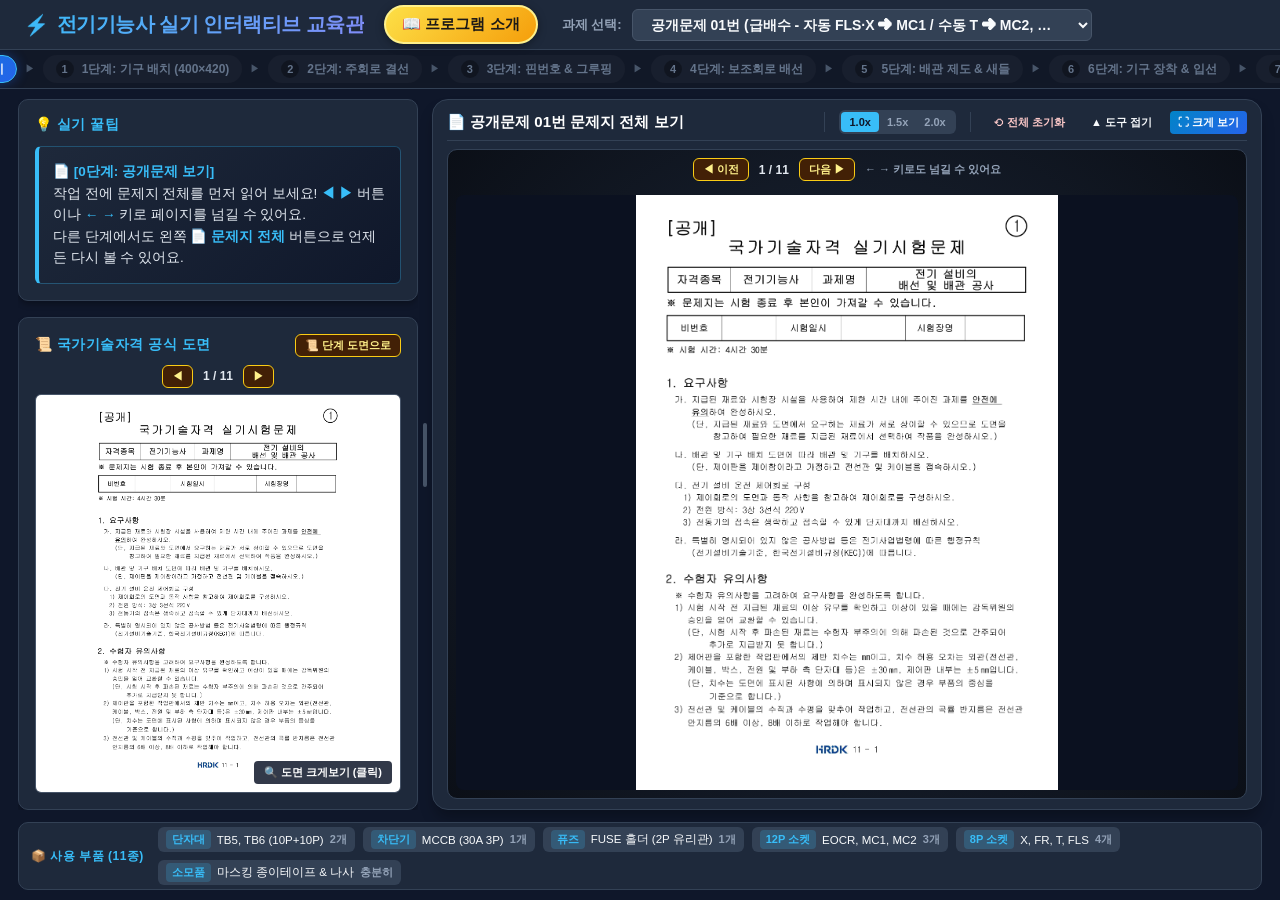
==== commit 25b312ca: "상단 '프로그램 소개' 버튼 크게·눈에 띄게, 좁은 화면 헤더 줄바꿈 방지 Co-Authored-By: Claude Opus 5.5 <noreply@anthropic.com>" ====
--- a/index.html
+++ b/index.html
@@ -15,7 +15,7 @@
         <span>⚡</span> 전기기능사 실기 인터랙티브 교육관
       </div>
       <span class="brand-tag">공개 18과제 완벽 마스터</span>
-      <a href="intro.html" class="brand-tag" style="text-decoration: none; border-color: #f59e0b; color: #fbbf24;" title="이 프로그램 소개">ℹ️ 소개</a>
+      <a href="intro.html" class="intro-btn" title="이 프로그램을 만든 이유·사용법·주의사항">📖 프로그램 소개</a>
 
       <!-- 문제 선택 드롭다운 -->
       <div class="problem-selector-wrapper">
--- a/css/style.css
+++ b/css/style.css
@@ -2050,3 +2050,48 @@
   border-color: #ef4444;
   animation: pulse-border 1.5s ease-in-out 2;
 }
+
+/* 상단 '프로그램 소개' 버튼 — 눈에 잘 띄게 (주황 그라데이션 + 은은한 반짝임) */
+.intro-btn {
+  display: inline-flex;
+  align-items: center;
+  gap: 6px;
+  margin-left: 6px;
+  padding: 7px 16px;
+  border-radius: 999px;
+  font-size: 0.95rem;
+  font-weight: 900;
+  color: #1c1917;
+  text-decoration: none;
+  white-space: nowrap;
+  background: linear-gradient(135deg, #fde047, #f59e0b);
+  border: 2px solid #fef08a;
+  box-shadow: 0 0 0 0 rgba(251, 191, 36, 0.6), 0 2px 8px rgba(0, 0, 0, 0.35);
+  animation: introGlow 2.4s ease-in-out infinite;
+  transition: transform 0.15s ease, filter 0.15s ease;
+}
+.intro-btn:hover {
+  transform: translateY(-1px) scale(1.05);
+  filter: brightness(1.08);
+  animation-play-state: paused;
+}
+@keyframes introGlow {
+  0%, 100% { box-shadow: 0 0 0 0 rgba(251, 191, 36, 0.55), 0 2px 8px rgba(0, 0, 0, 0.35); }
+  50% { box-shadow: 0 0 0 7px rgba(251, 191, 36, 0), 0 2px 8px rgba(0, 0, 0, 0.35); }
+}
+@media (prefers-reduced-motion: reduce) {
+  .intro-btn { animation: none; }
+}
+
+/* 좁은 화면: 헤더가 두 줄로 넘어가지 않게 (작은 태그 숨기고 과제 선택 칸을 줄임) */
+@media (max-width: 1500px) {
+  .brand-section { flex-wrap: nowrap; min-width: 0; }
+  .brand-section .brand-tag { display: none; }
+  .brand-section .problem-selector-wrapper { min-width: 0; flex-shrink: 1; }
+  .brand-section .problem-select { max-width: 460px; min-width: 0; text-overflow: ellipsis; }
+}
+@media (max-width: 1100px) {
+  .brand-logo { font-size: 16px; white-space: nowrap; }
+  .intro-btn { padding: 6px 12px; font-size: 0.85rem; }
+  .brand-section .select-label { display: none; }
+}
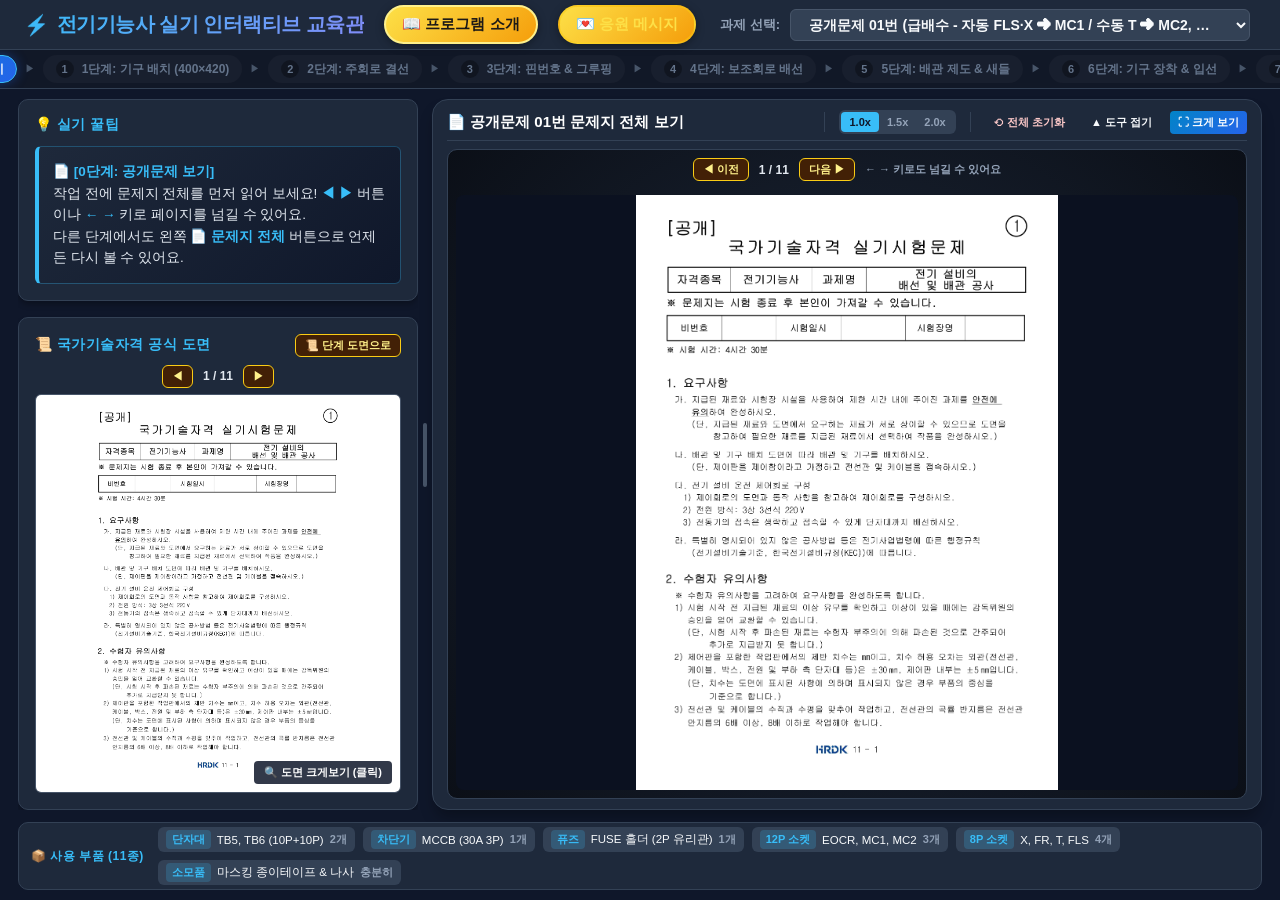
==== commit bd38bf11: "Feat: 응원 메시지 방명록 및 제작자 이메일 발송 직통 버튼 추가" ====
--- a/index.html
+++ b/index.html
@@ -16,6 +16,7 @@
       </div>
       <span class="brand-tag">공개 18과제 완벽 마스터</span>
       <a href="intro.html" class="intro-btn" title="이 프로그램을 만든 이유·사용법·주의사항">📖 프로그램 소개</a>
+      <a href="https://calamus.ai.kr/solutions/cept#cheer" target="_blank" rel="noopener" class="intro-btn" title="제작자에게 응원의 메시지 한마디 남기기" style="border-color: rgba(250, 204, 21, 0.5); color: #fde047;">💌 응원 메시지</a>
 
       <!-- 문제 선택 드롭다운 -->
       <div class="problem-selector-wrapper">
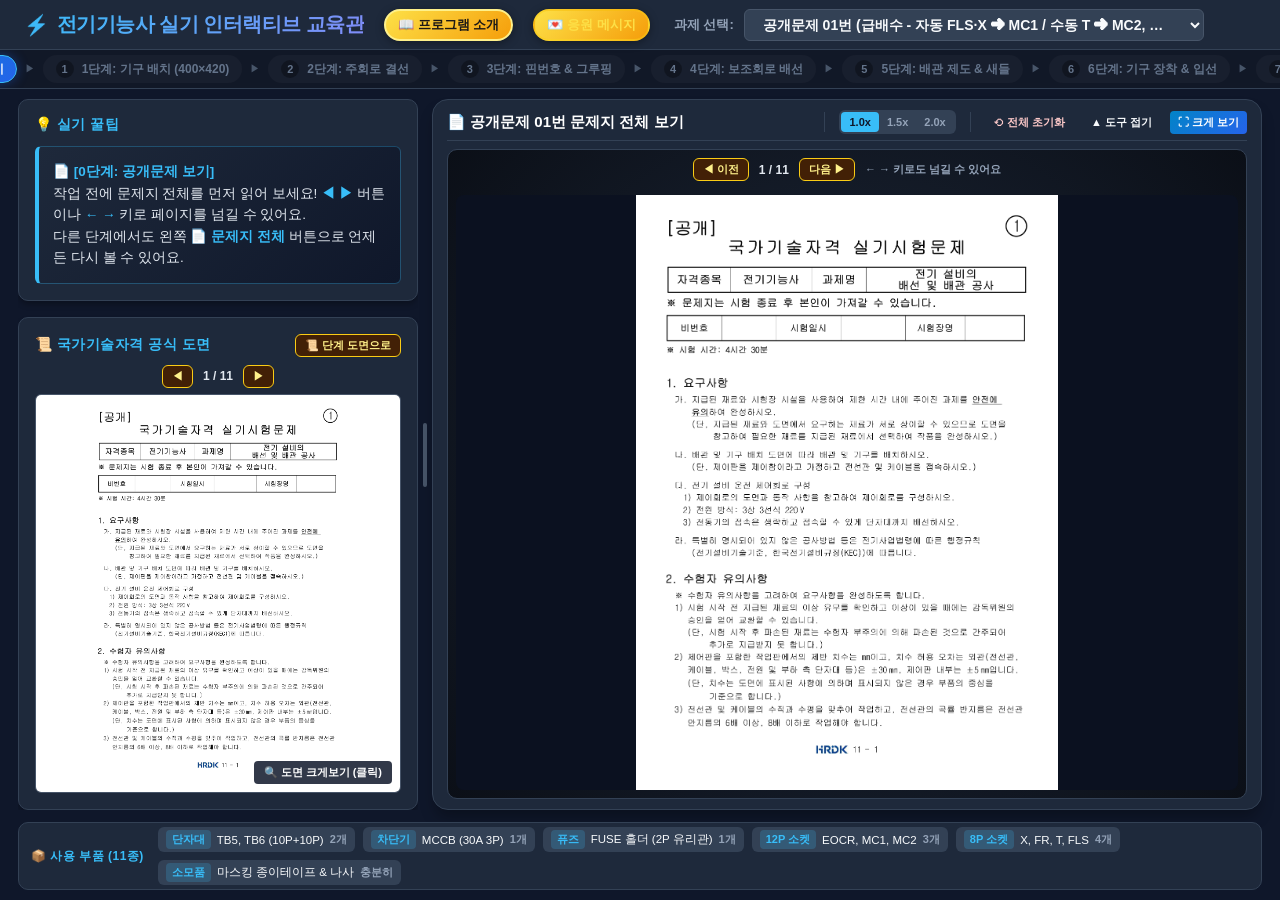
==== commit e805523d: "2단계 주회로 도통 테스트, 4단계 그룹별 벨 테스트 필수, 6단계 여유선·J박스, 7단계 기구 확대 등 - 2단계: 주회로 도통 테스트 (TB1➜MCCB➜EOCR, 퓨즈 상단, " ====
--- a/index.html
+++ b/index.html
@@ -21,7 +21,7 @@
       <!-- 문제 선택 드롭다운 -->
       <div class="problem-selector-wrapper">
         <label for="problem-select" class="select-label">과제 선택:</label>
-        <select id="problem-select" class="problem-select">
+        <select id="problem-select" class="problem-select" autocomplete="off">
           <option value="1" selected>공개문제 01번 (급배수 - 자동 FLS·X ➜ MC1 / 수동 T ➜ MC2, 트립 FR 경보)</option>
           <option value="2">공개문제 02번 (급배수 교대 - FLS·X·T ➜ FR ➜ MC1 ⇄ MC2)</option>
           <option value="3">공개문제 03번 (급수 교대 - FLS 또는 T ➜ X ➜ FR ➜ MC1 ⇄ MC2)</option>
@@ -218,6 +218,10 @@
           <span>6.</span> MC ➜ TB2, TB3 모터
         </button>
         
+        <button id="btn-stage2-continuity" class="btn btn-success" style="background: linear-gradient(135deg, #16a34a, #15803d); border: 1px solid #4ade80;" title="결선 후 벨 테스터로 구간별 도통 확인 (TB1➜MCCB➜EOCR, 퓨즈 상단, EOCR➜MC1·MC2, MC➜TB2·TB3, 접지)">
+          <span>🔔</span> 주회로 도통 테스트
+        </button>
+
         <!-- 상별 필터 버튼 그룹 -->
         <div class="phase-filter-group" style="display: inline-flex; gap: 4px; background: rgba(15,23,42,0.6); padding: 3px; border-radius: 6px; border: 1px solid rgba(255,255,255,0.1);">
           <span style="font-size: 11px; color: #94a3b8; align-self: center; padding: 0 4px; font-weight: bold;">상별 필터:</span>
@@ -246,6 +250,9 @@
         </button>
         <button id="btn-stage3-write-pins" class="btn btn-accent">
           <span>✍️</span> 핀번호 전체 쓰기
+        </button>
+        <button id="btn-stage3-reset" class="btn btn-secondary" title="핀번호·그루핑·공통 표시를 모두 지우고 빈 도면에서 직접 연습">
+          <span>🔄</span> 초기화 (연습 모드)
         </button>
         <button id="btn-stage3-ref-internal" class="btn btn-secondary">
           <span>📖</span> 기구 내부결선도 보기
--- a/css/style.css
+++ b/css/style.css
@@ -2057,9 +2057,9 @@
   align-items: center;
   gap: 6px;
   margin-left: 6px;
-  padding: 7px 16px;
+  padding: 5px 12px;
   border-radius: 999px;
-  font-size: 0.95rem;
+  font-size: 0.82rem;
   font-weight: 900;
   color: #1c1917;
   text-decoration: none;
@@ -2092,6 +2092,35 @@
 }
 @media (max-width: 1100px) {
   .brand-logo { font-size: 16px; white-space: nowrap; }
-  .intro-btn { padding: 6px 12px; font-size: 0.85rem; }
+  .intro-btn { padding: 4px 10px; font-size: 0.76rem; }
   .brand-section .select-label { display: none; }
 }
+
+/* 7단계 벽면 보기: 눌러서 2배 확대한 기구가 벽면·배관 위에 떠 보이게 */
+.op-wall-zoomed {
+  filter: drop-shadow(0 6px 10px rgba(0, 0, 0, 0.55));
+}
+/* 확대한 박스 뒤로 5단계 분필 이름 글씨가 삐져나오지 않게 (7단계 벽면 보기에서만 숨김) */
+#op-wall-base .s5-name-marks {
+  display: none;
+}
+
+/* 4단계: 그룹 배선 후 벨 테스트를 해야 할 때 벨 테스터 버튼 깜빡임 + 통과한 그룹 칩 ✔ */
+#btn-stage4-tester.bell-required {
+  animation: bellRequired 0.9s ease-in-out infinite;
+}
+@keyframes bellRequired {
+  0%, 100% { box-shadow: 0 0 0 0 rgba(74, 222, 128, 0.8); filter: brightness(1); }
+  50% { box-shadow: 0 0 0 9px rgba(74, 222, 128, 0); filter: brightness(1.25); }
+}
+#btn-stage4-tester.bell-pressing {
+  transform: scale(0.92) !important;
+  filter: brightness(1.3);
+  box-shadow: 0 0 0 4px #fde047 !important;
+}
+.stage4-group-chip.bell-tested::after,
+#btn-stage4-fls.bell-tested::after {
+  content: ' ✔';
+  color: #4ade80;
+  font-weight: 900;
+}
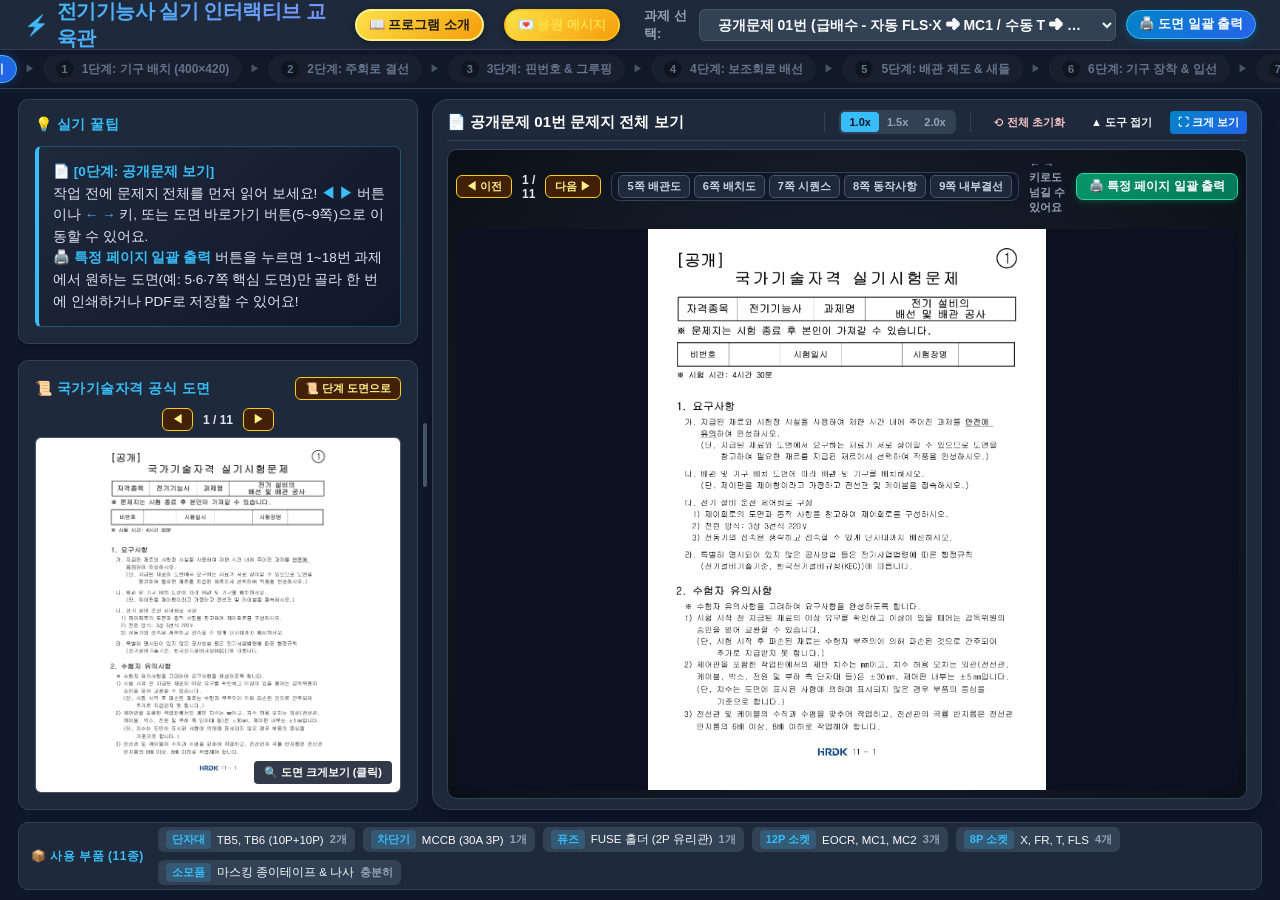
==== commit 496f156c: "feat: 공개문제(1~18번) 특정 페이지 일괄 출력 및 도면 바로가기 기능 추가" ====
--- a/index.html
+++ b/index.html
@@ -41,6 +41,9 @@
           <option value="17">공개문제 17번 (배타 운전 - LS 하나만 ➜ PB1 MC1 / T1 후 PB2 MC2·WL)</option>
           <option value="18">공개문제 18번 (선택 운전 - LS1만 ➜ PB1 MC1 / LS2만 ➜ PB2 MC2, t초 후 WL)</option>
         </select>
+        <button type="button" class="batch-print-trigger-btn" data-open-batch-print title="1~18번 공개문제에서 원하는 도면 페이지만 골라 한 번에 인쇄하거나 PDF로 저장합니다">
+          🖨️ 도면 일괄 출력
+        </button>
       </div>
     </div>
 
@@ -372,6 +375,9 @@
         <button id="btn-stage6-step4" class="btn btn-secondary">
           <span>4.</span> 📦 박스 뚜껑 결합
         </button>
+        <button id="btn-stage6-step5" class="btn btn-success" style="background: linear-gradient(135deg, #16a34a, #15803d); border: 1px solid #4ade80;" title="필수: MCCB ON 상태에서 TB1 인입선 갈·회 ➜ 퓨즈 2차 도통 확인 (퓨즈 결합·보조회로 전원 확인)">
+          <span>5.</span> 🔔 최종 도통 테스트 (MCCB ON)
+        </button>
         <button id="btn-stage6-follow" class="btn btn-secondary" title="시연 중 작업하는 부분으로 화면을 확대해 따라가기 (5단계와 공통 설정)">
           <span>🎥</span> 따라가며 보기 ON
         </button>
@@ -423,7 +429,17 @@
           <button class="doc-prev">◀ 이전</button>
           <span class="doc-page-label">1 / 11</span>
           <button class="doc-next">다음 ▶</button>
+          <div class="doc-quick-pages" title="주요 도면 페이지로 바로 이동">
+            <button type="button" class="doc-jump-btn" data-doc-jump="5">5쪽 배관도</button>
+            <button type="button" class="doc-jump-btn" data-doc-jump="6">6쪽 배치도</button>
+            <button type="button" class="doc-jump-btn" data-doc-jump="7">7쪽 시퀀스</button>
+            <button type="button" class="doc-jump-btn" data-doc-jump="8">8쪽 동작사항</button>
+            <button type="button" class="doc-jump-btn" data-doc-jump="9">9쪽 내부결선</button>
+          </div>
           <span class="doc-hint">← → 키로도 넘길 수 있어요</span>
+          <button type="button" class="doc-batch-print-btn" data-open-batch-print title="1~18번 공개문제에서 특정 페이지만 골라 일괄 인쇄/PDF 저장">
+            🖨️ 특정 페이지 일괄 출력
+          </button>
         </div>
         <div class="doc-page-wrap"><img id="doc-page-main" alt="공개문제 페이지"></div>
       </div>
--- a/css/style.css
+++ b/css/style.css
@@ -818,11 +818,39 @@
   to { stroke-dashoffset: -28; }
 }
 
-.op-c-closed { fill: #16a34a; stroke: #ffffff; stroke-width: 2; }
-.op-c-open { fill: #94a3b8; stroke: #ffffff; stroke-width: 2; opacity: 0.85; }
+.op-c-closed { fill: #16a34a; stroke: #ffffff; stroke-width: 2.5; }
+.op-c-open { fill: #94a3b8; stroke: #ffffff; stroke-width: 1.5; opacity: 0.8; }
+/* ON 표시 강조: 은은하게 퍼지는 초록 빛 */
+.op-c-glow { fill: #22c55e; opacity: 0.35; animation: op-c-glow 1.4s ease-in-out infinite; }
+@keyframes op-c-glow { 0%, 100% { opacity: 0.25; } 50% { opacity: 0.6; } }
+/* 닫힌 접점: 두 단자 사이를 잇는 가상선 (바깥 빛 + 안쪽 심) */
+.op-c-bridge { stroke: #4ade80; stroke-width: 9; stroke-linecap: round; opacity: 0.45; }
+.op-c-bridge-core { stroke: #16a34a; stroke-width: 4; stroke-linecap: round; }
+.op-c-bridge-core.flow { stroke: #fef08a; stroke-dasharray: 5 4; animation: op-c-flow 0.6s linear infinite; }
+@keyframes op-c-flow { to { stroke-dashoffset: -9; } }
+/* 여자·탈여자 순간 "딸깍": 접점에서 퍼지는 고리 (닫힘 초록 · 열림 빨강) */
+.op-c-flash { fill: none; stroke-width: 4; transform-box: fill-box; transform-origin: center; animation: op-c-flash 0.7s ease-out forwards; }
+.op-c-flash.on { stroke: #22c55e; }
+.op-c-flash.off { stroke: #ef4444; }
+@keyframes op-c-flash { from { transform: scale(0.6); opacity: 1; } to { transform: scale(2.6); opacity: 0; } }
+@media (prefers-reduced-motion: reduce) {
+  .op-c-glow, .op-c-bridge-core.flow, .op-c-flash { animation: none; }
+}
 
 .op-load-on {
   animation: op-pulse 1s ease-in-out infinite;
+}
+
+/* 7단계 도면: 램프 점등 — 빛 번짐 + 빛 줄기 (흰색 램프도 잘 보이게) */
+.op-lamp-halo { opacity: 0.22; animation: op-lamp-halo 1.2s ease-in-out infinite; }
+@keyframes op-lamp-halo { 0%, 100% { opacity: 0.18; } 50% { opacity: 0.38; } }
+.op-lamp-rays { animation: op-lamp-rays 1.2s ease-in-out infinite; }
+@keyframes op-lamp-rays { 0%, 100% { opacity: 0.55; } 50% { opacity: 1; } }
+/* 부저: 소리 물결이 차례로 퍼짐 */
+.op-buzz-waves path { opacity: 0; animation: op-buzz-wave 0.9s ease-out infinite; }
+@keyframes op-buzz-wave { 0% { opacity: 0; } 30% { opacity: 1; } 100% { opacity: 0; } }
+@media (prefers-reduced-motion: reduce) {
+  .op-lamp-halo, .op-lamp-rays, .op-buzz-waves path { animation: none; opacity: 0.8; }
 }
 
 @keyframes op-pulse {
@@ -2124,3 +2152,468 @@
   color: #4ade80;
   font-weight: 900;
 }
+
+/* 6단계 최종 도통 테스트 표시는 7단계 벽면 보기에서는 숨김 */
+#op-wall-base .s6-final {
+  display: none;
+}
+
+/* 6단계: 푸시버튼 박스 결선 단자 강조 고리 (NC 빨강 · NO 초록) */
+.s6-term-ring { transform-box: fill-box; transform-origin: center; animation: s6-term-ring 0.8s ease-in-out infinite; }
+@keyframes s6-term-ring { 0%, 100% { transform: scale(1); opacity: 1; } 50% { transform: scale(1.35); opacity: 0.6; } }
+/* 박스 뚜껑을 덮은 뒤(7단계 벽면)에는 NC/NO 꼬리표 숨김 */
+#op-wall-base .s6-pb-tags { display: none; }
+
+
+/* ==========================================================================
+   공개문제 특정 페이지 일괄 출력 (Batch Print Modal & Triggers)
+   ========================================================================== */
+.batch-print-trigger-btn {
+  display: inline-flex;
+  align-items: center;
+  gap: 5px;
+  padding: 5px 12px;
+  border-radius: 999px;
+  font-size: 12.5px;
+  font-weight: 800;
+  color: #ffffff;
+  background: linear-gradient(135deg, #0284c7, #2563eb);
+  border: 1.5px solid #38bdf8;
+  cursor: pointer;
+  white-space: nowrap;
+  box-shadow: 0 2px 8px rgba(2, 132, 199, 0.35);
+  transition: transform 0.15s ease, filter 0.15s ease;
+}
+
+.batch-print-trigger-btn:hover {
+  transform: translateY(-1px);
+  filter: brightness(1.1);
+}
+
+.doc-quick-pages {
+  display: inline-flex;
+  align-items: center;
+  gap: 4px;
+  padding: 2px 6px;
+  background: rgba(15, 23, 42, 0.75);
+  border: 1px solid #334155;
+  border-radius: 8px;
+}
+
+.doc-nav .doc-jump-btn {
+  background: #1e293b;
+  border: 1px solid #475569;
+  color: #cbd5e1;
+  font-size: 11px;
+  font-weight: 700;
+  padding: 3px 8px;
+  border-radius: 5px;
+  cursor: pointer;
+  transition: all 0.15s;
+}
+
+.doc-nav .doc-jump-btn:hover {
+  background: #334155;
+  color: #ffffff;
+}
+
+.doc-nav .doc-jump-btn.active {
+  background: #0284c7;
+  border-color: #38bdf8;
+  color: #ffffff;
+}
+
+.doc-nav .doc-batch-print-btn {
+  margin-left: auto;
+  background: linear-gradient(135deg, #059669, #047857);
+  border: 1.5px solid #34d399;
+  color: #ffffff;
+  font-size: 12px;
+  font-weight: 800;
+  padding: 4px 12px;
+  border-radius: 7px;
+  cursor: pointer;
+  box-shadow: 0 2px 6px rgba(5, 150, 105, 0.35);
+  transition: transform 0.15s, filter 0.15s;
+}
+
+.doc-nav .doc-batch-print-btn:hover {
+  transform: translateY(-1px);
+  filter: brightness(1.12);
+}
+
+.batch-print-modal-content {
+  max-width: 980px;
+  width: 96%;
+  max-height: 92vh;
+  background: #0f172a;
+  border: 1.5px solid #38bdf8;
+  box-shadow: 0 20px 50px rgba(0, 0, 0, 0.7);
+}
+
+.batch-print-header {
+  background: linear-gradient(135deg, #1e293b, #0f172a);
+  padding: 14px 20px;
+}
+
+.batch-print-header h3 {
+  font-size: 17px;
+  font-weight: 800;
+  color: #f8fafc;
+}
+
+.batch-print-subtitle {
+  font-size: 12.5px;
+  color: #94a3b8;
+  margin-top: 3px;
+}
+
+.batch-print-body {
+  padding: 16px 20px;
+  overflow-y: auto;
+  display: flex;
+  flex-direction: column;
+  gap: 14px;
+  background: #0f172a;
+}
+
+.bp-section {
+  background: #1e293b;
+  border: 1px solid #334155;
+  border-radius: 10px;
+  padding: 12px 14px;
+}
+
+.bp-section-header {
+  display: flex;
+  align-items: center;
+  justify-content: space-between;
+  flex-wrap: wrap;
+  gap: 8px;
+  margin-bottom: 10px;
+}
+
+.bp-section-header h4 {
+  font-size: 14px;
+  font-weight: 800;
+  color: #f8fafc;
+  display: flex;
+  align-items: center;
+  gap: 8px;
+}
+
+.bp-count-badge {
+  font-size: 11.5px;
+  font-weight: 700;
+  padding: 2px 8px;
+  border-radius: 999px;
+  background: rgba(56, 189, 248, 0.15);
+  color: #38bdf8;
+  border: 1px solid rgba(56, 189, 248, 0.35);
+}
+
+.bp-preset-group {
+  display: flex;
+  flex-wrap: wrap;
+  gap: 5px;
+}
+
+.bp-preset-btn {
+  padding: 4px 10px;
+  border-radius: 6px;
+  border: 1px solid #475569;
+  background: #0f172a;
+  color: #cbd5e1;
+  font-size: 11.5px;
+  font-weight: 700;
+  cursor: pointer;
+  transition: all 0.15s;
+}
+
+.bp-preset-btn:hover {
+  background: #334155;
+  color: #ffffff;
+}
+
+.bp-preset-btn.active {
+  background: #0284c7;
+  border-color: #38bdf8;
+  color: #ffffff;
+}
+
+.bp-preset-btn.bp-preset-star {
+  border-color: #f59e0b;
+  color: #fde68a;
+}
+
+.bp-preset-btn.bp-preset-star.active {
+  background: linear-gradient(135deg, #d97706, #b45309);
+  border-color: #fbbf24;
+  color: #ffffff;
+}
+
+.bp-preset-btn.bp-preset-clear {
+  color: #fca5a5;
+  border-color: rgba(248, 113, 113, 0.4);
+}
+
+/* 과제 1~18번 그리드 */
+.bp-problem-grid {
+  display: grid;
+  grid-template-columns: repeat(9, minmax(0, 1fr));
+  gap: 6px;
+}
+
+@media (max-width: 780px) {
+  .bp-problem-grid {
+    grid-template-columns: repeat(6, minmax(0, 1fr));
+  }
+}
+
+.bp-prob-chip {
+  display: flex;
+  align-items: center;
+  justify-content: center;
+  gap: 4px;
+  padding: 6px 6px;
+  border-radius: 7px;
+  border: 1.5px solid #334155;
+  background: #0f172a;
+  color: #94a3b8;
+  cursor: pointer;
+  user-select: none;
+  transition: all 0.15s;
+}
+
+.bp-prob-chip input {
+  display: none;
+}
+
+.bp-prob-num {
+  font-size: 12.5px;
+  font-weight: 800;
+}
+
+.bp-prob-tag {
+  font-size: 9.5px;
+  font-weight: 700;
+  padding: 1px 4px;
+  border-radius: 4px;
+  background: rgba(148, 163, 184, 0.15);
+  color: #94a3b8;
+}
+
+.bp-prob-chip:hover {
+  border-color: #64748b;
+  color: #e2e8f0;
+}
+
+.bp-prob-chip.selected {
+  background: rgba(2, 132, 199, 0.22);
+  border-color: #38bdf8;
+  color: #ffffff;
+  box-shadow: inset 0 0 0 1px rgba(56, 189, 248, 0.25);
+}
+
+.bp-prob-chip.selected .bp-prob-tag {
+  background: rgba(56, 189, 248, 0.25);
+  color: #7dd3fc;
+}
+
+/* 페이지 1~11쪽 그리드 */
+.bp-page-grid {
+  display: grid;
+  grid-template-columns: repeat(4, minmax(0, 1fr));
+  gap: 8px;
+}
+
+@media (max-width: 820px) {
+  .bp-page-grid {
+    grid-template-columns: repeat(2, minmax(0, 1fr));
+  }
+}
+
+.bp-page-card {
+  display: flex;
+  flex-direction: column;
+  gap: 4px;
+  padding: 8px 10px;
+  border-radius: 8px;
+  border: 1.5px solid #334155;
+  background: #0f172a;
+  cursor: pointer;
+  user-select: none;
+  transition: all 0.15s;
+}
+
+.bp-page-card input {
+  display: none;
+}
+
+.bp-page-top {
+  display: flex;
+  align-items: center;
+  justify-content: space-between;
+  gap: 4px;
+}
+
+.bp-page-num {
+  font-size: 13px;
+  font-weight: 900;
+  color: #cbd5e1;
+}
+
+.bp-page-badge {
+  font-size: 10px;
+  font-weight: 800;
+  padding: 1px 6px;
+  border-radius: 999px;
+  background: #1e293b;
+  color: #94a3b8;
+  border: 1px solid #475569;
+}
+
+.bp-cat-core .bp-page-badge {
+  background: rgba(245, 158, 11, 0.15);
+  color: #fbbf24;
+  border-color: rgba(245, 158, 11, 0.4);
+}
+
+.bp-page-badge.is-landscape {
+  background: rgba(16, 185, 129, 0.15);
+  color: #34d399;
+  border-color: rgba(16, 185, 129, 0.45);
+}
+
+.bp-page-title {
+  font-size: 12px;
+  font-weight: 700;
+  color: #94a3b8;
+  line-height: 1.35;
+}
+
+.bp-page-card:hover {
+  border-color: #64748b;
+}
+
+.bp-page-card.selected {
+  background: rgba(2, 132, 199, 0.2);
+  border-color: #38bdf8;
+  box-shadow: 0 0 0 1px rgba(56, 189, 248, 0.25);
+}
+
+.bp-page-card.selected .bp-page-num,
+.bp-page-card.selected .bp-page-title {
+  color: #ffffff;
+}
+
+.bp-page-card.bp-cat-core.selected {
+  background: rgba(217, 119, 6, 0.2);
+  border-color: #f59e0b;
+}
+
+/* 출력 옵션 행 */
+.bp-options-section {
+  padding: 10px 14px;
+}
+
+.bp-options-row {
+  display: flex;
+  align-items: center;
+  justify-content: space-between;
+  flex-wrap: wrap;
+  gap: 12px;
+}
+
+.bp-option-group {
+  display: flex;
+  align-items: center;
+  flex-wrap: wrap;
+  gap: 12px;
+  font-size: 12.5px;
+}
+
+.bp-option-label {
+  font-weight: 800;
+  color: #e2e8f0;
+}
+
+.bp-radio-label,
+.bp-dedupe-label {
+  display: inline-flex;
+  align-items: center;
+  gap: 6px;
+  font-size: 12px;
+  font-weight: 700;
+  color: #cbd5e1;
+  cursor: pointer;
+}
+
+.bp-radio-label small {
+  color: #94a3b8;
+  font-weight: 600;
+}
+
+.bp-dedupe-label {
+  color: #fde68a;
+  background: rgba(250, 204, 21, 0.08);
+  padding: 4px 10px;
+  border-radius: 6px;
+  border: 1px solid rgba(250, 204, 21, 0.3);
+}
+
+/* 하단 푸터 */
+.batch-print-footer {
+  padding: 12px 20px;
+  background: #1e293b;
+  border-top: 1px solid #334155;
+  display: flex;
+  align-items: center;
+  justify-content: space-between;
+  flex-wrap: wrap;
+  gap: 10px;
+}
+
+.bp-summary {
+  font-size: 13.5px;
+  color: #e2e8f0;
+}
+
+.bp-summary b {
+  color: #38bdf8;
+}
+
+.bp-total-sheets {
+  font-size: 16px;
+  font-weight: 900;
+  color: #fde047;
+  padding: 0 2px;
+}
+
+.bp-footer-actions {
+  display: flex;
+  align-items: center;
+  gap: 8px;
+}
+
+.bp-progress-status {
+  font-size: 12px;
+  font-weight: 700;
+  color: #4ade80;
+}
+
+.bp-submit-btn {
+  background: linear-gradient(135deg, #059669, #047857);
+  border: 1px solid #34d399;
+  padding: 9px 18px;
+  font-size: 13.5px;
+}
+
+.bp-submit-btn:hover:not(:disabled) {
+  background: linear-gradient(135deg, #047857, #065f46);
+}
+
+.bp-submit-btn:disabled {
+  opacity: 0.5;
+  cursor: not-allowed;
+}
